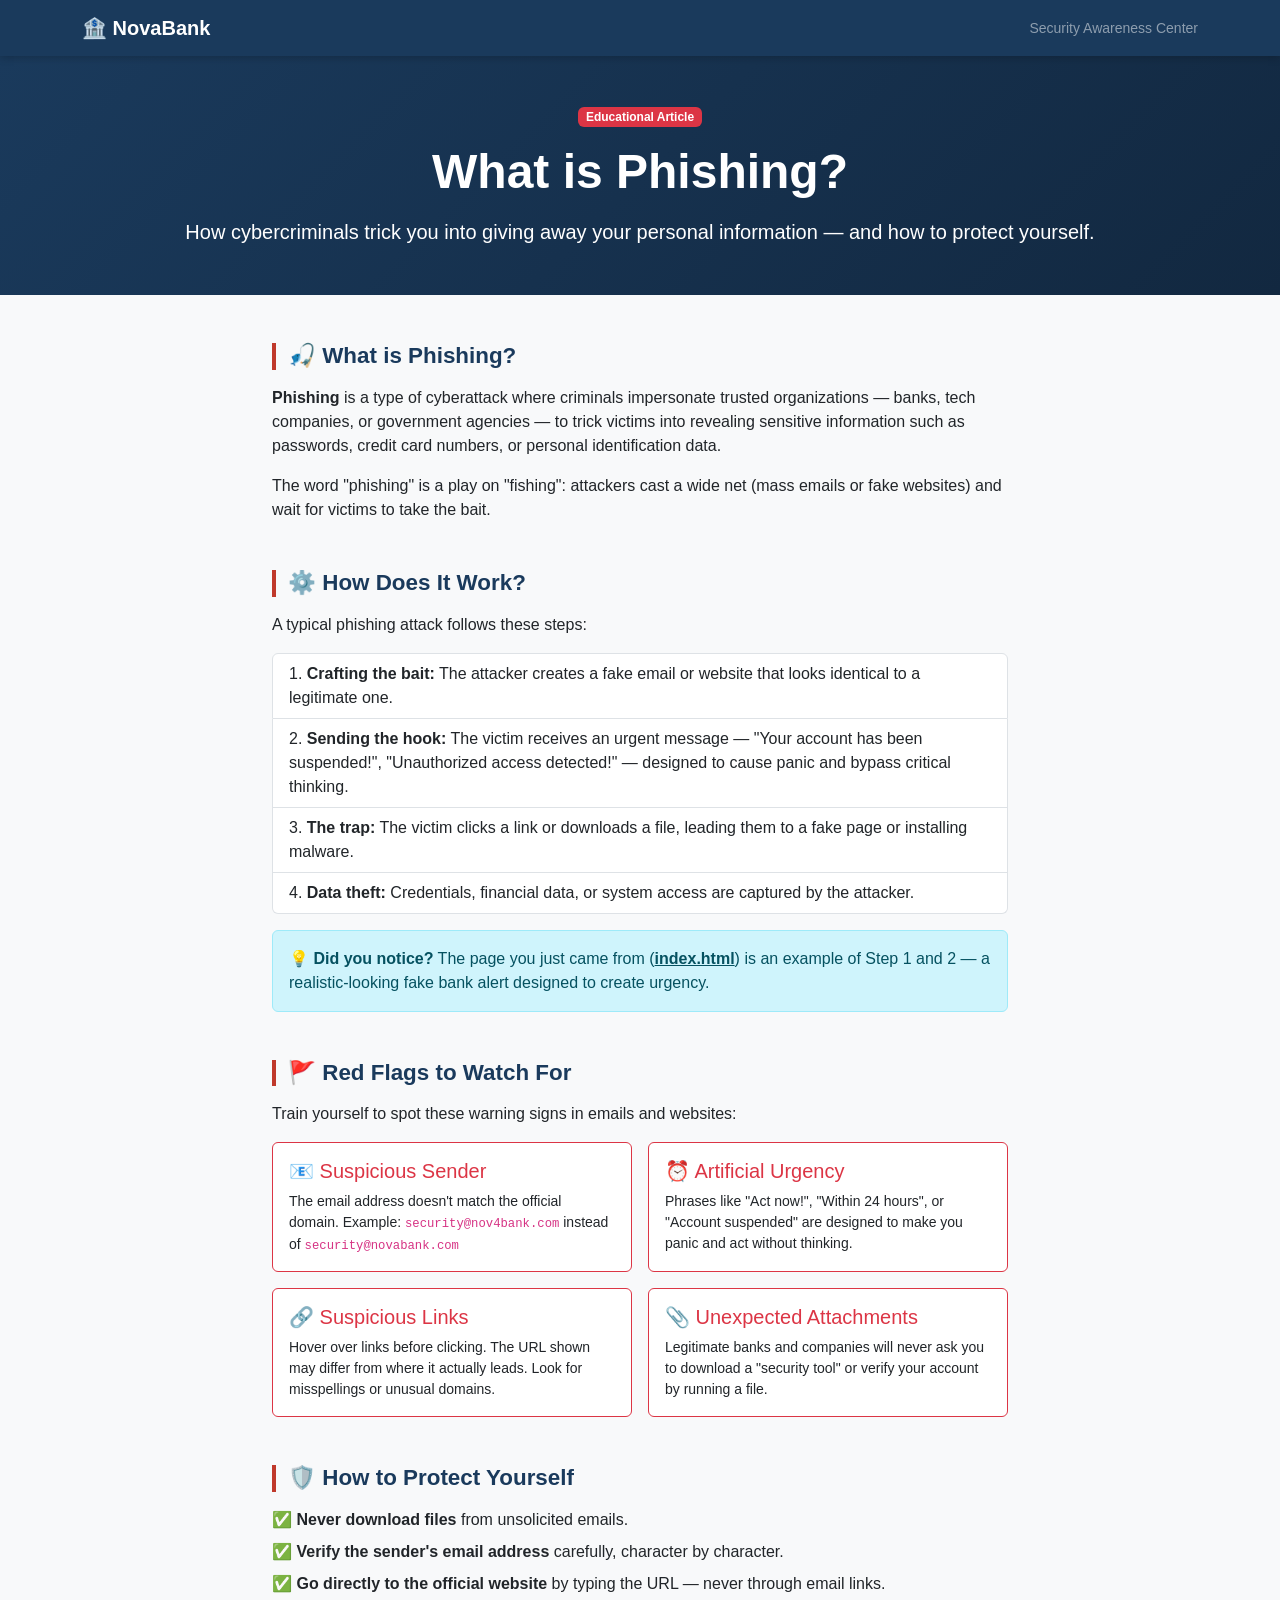
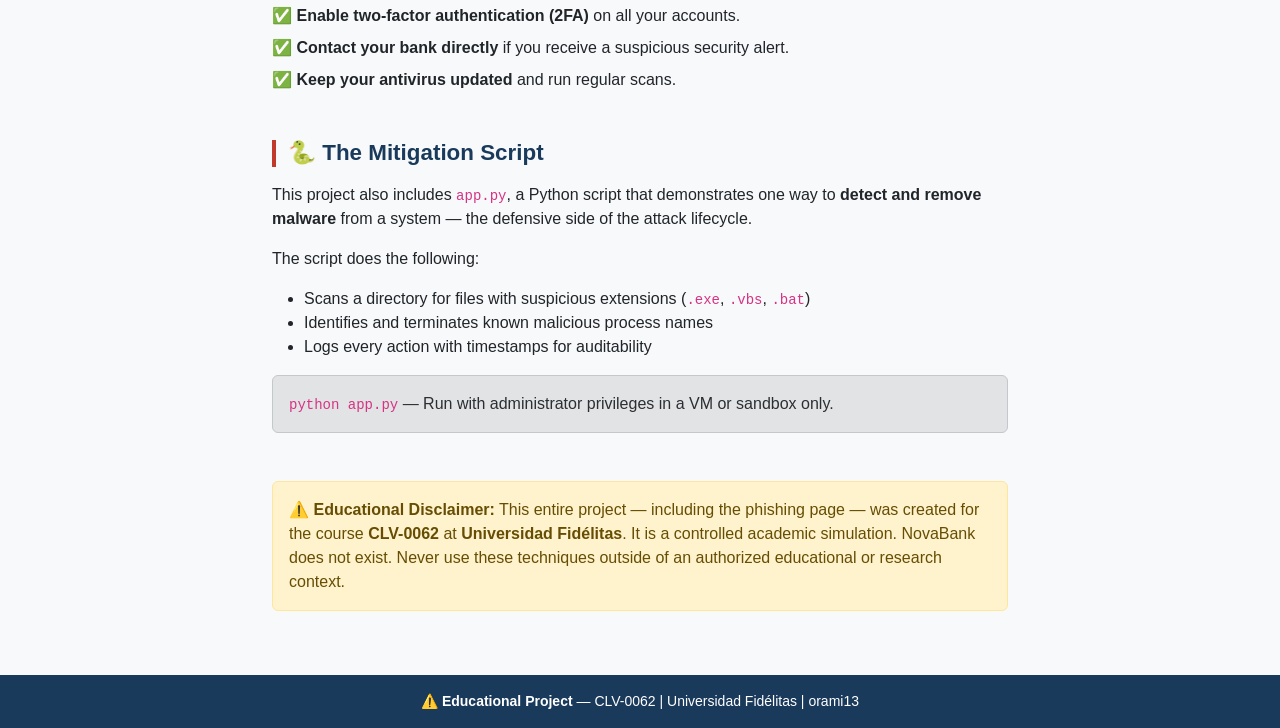
==== blog.html @ 47c92efc "Rename Blog.html to blog.html" ====
<!doctype html>
<!-- Declaración del tipo de documento: indica al navegador que es HTML5 -->

<html lang="en">
  <!-- Etiqueta raíz del documento. lang="en" indica que el contenido está en inglés -->

  <head>
    <!-- Sección de metadatos: configura el documento, no visible para el usuario -->

    <meta charset="UTF-8" />
    <!-- Define la codificación de caracteres UTF-8 -->

    <meta name="viewport" content="width=device-width, initial-scale=1.0" />
    <!-- Hace la página responsiva para cualquier pantalla -->

    <title>NovaBank — What is Phishing?</title>
    <!-- Título en la pestaña del navegador -->

    <!-- Bootstrap 5 CSS desde CDN -->
    <link
      rel="stylesheet"
      href="https://cdn.jsdelivr.net/npm/bootstrap@5.3.3/dist/css/bootstrap.min.css"
    />

    <!-- Hoja de estilos propia — cargada después de Bootstrap para tener prioridad -->
    <link rel="stylesheet" href="css/style.css" />
  </head>

  <body>
    <!-- Cuerpo del documento: todo lo visible para el usuario -->

    <!-- ================================================
       NAVBAR — Barra de navegación superior
       La misma que en index.html para mantener coherencia visual
       ================================================ -->
    <nav class="navbar navbar-dark novabank-navbar">
      <!-- navbar-dark = íconos y texto claro para fondos oscuros -->
      <!-- novabank-navbar = clase propia con el color del banco ficticio -->

      <div class="container">
        <!-- container = centra y limita el ancho del contenido -->

        <a class="navbar-brand fw-bold" href="index.html">
          <!-- navbar-brand = estilo Bootstrap para el logo -->
          <!-- href="index.html" = enlace que regresa a la página de phishing -->
          🏦 NovaBank
        </a>

        <span class="navbar-text text-white-50 small">
          <!-- navbar-text = texto alineado en el navbar -->
          <!-- text-white-50 = blanco al 50% de opacidad -->
          Security Awareness Center
        </span>
      </div>
      <!-- Fin del container -->
    </nav>
    <!-- Fin del navbar -->

    <!-- ================================================
       HEADER — Encabezado de la página del blog
       Sección visual grande que introduce el artículo
       ================================================ -->
    <header class="blog-hero text-white text-center py-5">
      <!-- blog-hero = clase propia para el encabezado grande del blog -->
      <!-- text-white = texto blanco -->
      <!-- text-center = texto centrado -->
      <!-- py-5 = padding vertical muy grande -->

      <div class="container">
        <span class="badge bg-danger mb-3">Educational Article</span>
        <!-- badge = componente Bootstrap para etiquetas pequeñas redondeadas -->
        <!-- bg-danger = fondo rojo -->
        <!-- mb-3 = margin-bottom mediano -->

        <h1 class="display-5 fw-bold">What is Phishing?</h1>
        <!-- display-5 = tamaño de fuente grande de Bootstrap (estilo "display") -->
        <!-- fw-bold = texto en negrita -->

        <p class="lead mt-3 mb-0">
          <!-- lead = clase Bootstrap para párrafos introductorios más grandes -->
          <!-- mt-3 = margin-top mediano | mb-0 = sin margin-bottom -->
          How cybercriminals trick you into giving away your personal
          information — and how to protect yourself.
        </p>
      </div>
      <!-- Fin del container del header -->
    </header>
    <!-- Fin del header -->

    <!-- ================================================
       MAIN — Contenido principal: el artículo educativo
       ================================================ -->
    <main class="container my-5">
      <!-- container = centra y limita el ancho -->
      <!-- my-5 = margin vertical grande -->

      <div class="row justify-content-center">
        <!-- row = fila del sistema de grilla Bootstrap -->
        <!-- justify-content-center = centra las columnas horizontalmente -->

        <div class="col-12 col-md-10 col-lg-8">
          <!-- Sistema responsivo:
             col-12 = 100% en pantallas pequeñas
             col-md-10 = 83% en pantallas medianas
             col-lg-8 = 66% en pantallas grandes (formato artículo) -->

          <!-- ---- SECCIÓN 1: Definición ---- -->
          <section class="mb-5">
            <!-- section = etiqueta semántica HTML5 para secciones de contenido -->
            <!-- mb-5 = margin-bottom grande para separar secciones -->

            <h2 class="blog-section-title">🎣 What is Phishing?</h2>
            <!-- blog-section-title = clase propia definida en style.css -->

            <p>
              <strong>Phishing</strong> is a type of cyberattack where criminals
              impersonate trusted organizations — banks, tech companies, or
              government agencies — to trick victims into revealing sensitive
              information such as passwords, credit card numbers, or personal
              identification data.
            </p>

            <p>
              The word "phishing" is a play on "fishing": attackers cast a wide
              net (mass emails or fake websites) and wait for victims to take
              the bait.
            </p>
          </section>
          <!-- Fin de la sección 1 -->

          <!-- ---- SECCIÓN 2: Cómo funciona ---- -->
          <section class="mb-5">
            <h2 class="blog-section-title">⚙️ How Does It Work?</h2>

            <p>A typical phishing attack follows these steps:</p>

            <!-- Lista numerada con estilos de Bootstrap -->
            <ol class="list-group list-group-numbered mb-3">
              <!-- ol = lista ordenada (numerada) en HTML -->
              <!-- list-group = componente Bootstrap para listas con estilo -->
              <!-- list-group-numbered = variante que añade números automáticamente -->

              <li class="list-group-item">
                <!-- list-group-item = cada elemento de la lista Bootstrap -->
                <strong>Crafting the bait:</strong> The attacker creates a fake
                email or website that looks identical to a legitimate one.
              </li>

              <li class="list-group-item">
                <strong>Sending the hook:</strong> The victim receives an urgent
                message — "Your account has been suspended!", "Unauthorized
                access detected!" — designed to cause panic and bypass critical
                thinking.
              </li>

              <li class="list-group-item">
                <strong>The trap:</strong> The victim clicks a link or downloads
                a file, leading them to a fake page or installing malware.
              </li>

              <li class="list-group-item">
                <strong>Data theft:</strong> Credentials, financial data, or
                system access are captured by the attacker.
              </li>
            </ol>
            <!-- Fin de la lista numerada -->

            <!-- Nota informativa usando el componente alert de Bootstrap -->
            <div class="alert alert-info" role="alert">
              <!-- alert-info = variante azul de la alerta Bootstrap (información) -->
              💡 <strong>Did you notice?</strong> The page you just came from
              (<a href="index.html" class="alert-link">index.html</a>) is an
              example of Step 1 and 2 — a realistic-looking fake bank alert
              designed to create urgency.
              <!-- alert-link = clase Bootstrap para enlaces dentro de alertas -->
            </div>
          </section>
          <!-- Fin de la sección 2 -->

          <!-- ---- SECCIÓN 3: Señales de alerta ---- -->
          <section class="mb-5">
            <h2 class="blog-section-title">🚩 Red Flags to Watch For</h2>

            <p>
              Train yourself to spot these warning signs in emails and websites:
            </p>

            <!-- Grilla de tarjetas con señales de alerta -->
            <div class="row g-3">
              <!-- row = fila Bootstrap -->
              <!-- g-3 = gap (espacio) entre columnas de tamaño mediano -->

              <!-- Tarjeta 1 -->
              <div class="col-12 col-sm-6">
                <!-- col-sm-6 = 50% del ancho en pantallas pequeñas y mayores -->

                <div class="card h-100 border-danger">
                  <!-- h-100 = altura 100% para que todas las tarjetas sean iguales -->
                  <!-- border-danger = borde rojo de Bootstrap -->

                  <div class="card-body">
                    <h5 class="card-title text-danger">📧 Suspicious Sender</h5>
                    <!-- card-title = título de la tarjeta Bootstrap -->
                    <!-- text-danger = texto rojo -->
                    <p class="card-text small">
                      The email address doesn't match the official domain.
                      Example: <code>security@nov4bank.com</code> instead of
                      <code>security@novabank.com</code>
                      <!-- code = etiqueta HTML para mostrar código o texto técnico en monospace -->
                    </p>
                  </div>
                  <!-- Fin del card-body -->
                </div>
                <!-- Fin de la tarjeta -->
              </div>
              <!-- Fin col -->

              <!-- Tarjeta 2 -->
              <div class="col-12 col-sm-6">
                <div class="card h-100 border-danger">
                  <div class="card-body">
                    <h5 class="card-title text-danger">
                      ⏰ Artificial Urgency
                    </h5>
                    <p class="card-text small">
                      Phrases like "Act now!", "Within 24 hours", or "Account
                      suspended" are designed to make you panic and act without
                      thinking.
                    </p>
                  </div>
                </div>
              </div>

              <!-- Tarjeta 3 -->
              <div class="col-12 col-sm-6">
                <div class="card h-100 border-danger">
                  <div class="card-body">
                    <h5 class="card-title text-danger">🔗 Suspicious Links</h5>
                    <p class="card-text small">
                      Hover over links before clicking. The URL shown may differ
                      from where it actually leads. Look for misspellings or
                      unusual domains.
                    </p>
                  </div>
                </div>
              </div>

              <!-- Tarjeta 4 -->
              <div class="col-12 col-sm-6">
                <div class="card h-100 border-danger">
                  <div class="card-body">
                    <h5 class="card-title text-danger">
                      📎 Unexpected Attachments
                    </h5>
                    <p class="card-text small">
                      Legitimate banks and companies will never ask you to
                      download a "security tool" or verify your account by
                      running a file.
                    </p>
                  </div>
                </div>
              </div>
            </div>
            <!-- Fin del row de tarjetas -->
          </section>
          <!-- Fin de la sección 3 -->

          <!-- ---- SECCIÓN 4: Cómo protegerse ---- -->
          <section class="mb-5">
            <h2 class="blog-section-title">🛡️ How to Protect Yourself</h2>

            <!-- Lista no ordenada con íconos Bootstrap -->
            <ul class="list-unstyled">
              <!-- list-unstyled = elimina los puntos y el padding de la lista por defecto -->

              <li class="mb-2">
                ✅ <strong>Never download files</strong> from unsolicited
                emails.
              </li>
              <!-- mb-2 = margin-bottom pequeño entre items -->

              <li class="mb-2">
                ✅ <strong>Verify the sender's email address</strong> carefully,
                character by character.
              </li>

              <li class="mb-2">
                ✅ <strong>Go directly to the official website</strong> by
                typing the URL — never through email links.
              </li>

              <li class="mb-2">
                ✅ <strong>Enable two-factor authentication (2FA)</strong> on
                all your accounts.
              </li>

              <li class="mb-2">
                ✅ <strong>Contact your bank directly</strong> if you receive a
                suspicious security alert.
              </li>

              <li class="mb-2">
                ✅ <strong>Keep your antivirus updated</strong> and run regular
                scans.
              </li>
            </ul>
            <!-- Fin de la lista -->
          </section>
          <!-- Fin de la sección 4 -->

          <!-- ---- SECCIÓN 5: El script de mitigación ---- -->
          <section class="mb-5">
            <h2 class="blog-section-title">🐍 The Mitigation Script</h2>

            <p>
              This project also includes <code>app.py</code>, a Python script
              that demonstrates one way to
              <strong>detect and remove malware</strong> from a system — the
              defensive side of the attack lifecycle.
            </p>

            <p>The script does the following:</p>

            <ul>
              <!-- ul = lista no ordenada (con puntos) -->
              <li>
                Scans a directory for files with suspicious extensions
                (<code>.exe</code>, <code>.vbs</code>, <code>.bat</code>)
              </li>
              <li>Identifies and terminates known malicious process names</li>
              <li>Logs every action with timestamps for auditability</li>
            </ul>

            <!-- Bloque de código de muestra -->
            <div class="alert alert-secondary" role="alert">
              <!-- alert-secondary = variante gris de la alerta Bootstrap -->
              <code>python app.py</code> — Run with administrator privileges in
              a VM or sandbox only.
            </div>
          </section>
          <!-- Fin de la sección 5 -->

          <!-- ---- DISCLAIMER FINAL ---- -->
          <div class="alert alert-warning" role="alert">
            <!-- alert-warning = variante amarilla de la alerta Bootstrap -->
            ⚠️ <strong>Educational Disclaimer:</strong> This entire project —
            including the phishing page — was created for the course
            <strong>CLV-0062</strong> at <strong>Universidad Fidélitas</strong>.
            It is a controlled academic simulation. NovaBank does not exist.
            Never use these techniques outside of an authorized educational or
            research context.
          </div>
        </div>
        <!-- Fin de la columna del artículo -->
      </div>
      <!-- Fin del row -->
    </main>
    <!-- Fin del main -->

    <!-- ================================================
       FOOTER — Pie de página
       ================================================ -->
    <footer class="novabank-footer text-center py-3">
      <!-- novabank-footer = clase propia definida en style.css -->
      <p class="mb-0 small">
        <strong>⚠️ Educational Project</strong> — CLV-0062 | Universidad
        Fidélitas | orami13
      </p>
    </footer>
    <!-- Fin del footer -->

    <!-- ================================================
       SCRIPTS — Al final del body para mejor rendimiento
       ================================================ -->

    <!-- jQuery desde CDN -->
    <script src="https://code.jquery.com/jquery-3.7.1.min.js"></script>

    <!-- Bootstrap 5 JS desde CDN -->
    <script src="https://cdn.jsdelivr.net/npm/bootstrap@5.3.3/dist/js/bootstrap.bundle.min.js"></script>

    <!-- Script propio del proyecto -->
    <script src="js/script.js"></script>
  </body>
  <!-- Fin del body -->
</html>
<!-- Fin del documento HTML -->
---- css/style.css ----
/* ================================================
   style.css — Hoja de estilos compartida
   Proyecto: NovaBank (Simulación educativa de phishing)
   Curso: CLV-0062 | Universidad Fidélitas
   Autor: orami13
   ================================================ */


/* ------------------------------------------------
   VARIABLES GLOBALES
   :root es un pseudo-selector que representa el elemento raíz del documento (html).
   Definir variables aquí las hace disponibles en todo el archivo CSS.
   Para usar una variable: var(--nombre-variable)
   ------------------------------------------------ */
:root {
  --color-novabank: #1a3a5c;       /* Azul oscuro: color principal del banco ficticio */
  --color-novabank-dark: #122840;  /* Azul más oscuro: para hover y acentos */
  --color-danger: #c0392b;         /* Rojo intenso: alertas y elementos de urgencia */
  --color-danger-dark: #992d22;    /* Rojo más oscuro: para hover en elementos rojos */
  --color-text: #212529;           /* Gris casi negro: color principal del texto */
  --color-muted: #6c757d;          /* Gris medio: texto secundario o deshabilitado */
  --color-bg: #f8f9fa;             /* Gris muy claro: color de fondo general */
  --color-white: #ffffff;          /* Blanco puro */
  --font-main: 'Segoe UI', Tahoma, Geneva, Verdana, sans-serif; /* Familia de fuentes principal */
}


/* ------------------------------------------------
   RESET Y BASE GLOBAL
   Aplica estilos fundamentales a todo el documento.
   El selector * afecta a TODOS los elementos HTML.
   ------------------------------------------------ */
*, *::before, *::after {
  /* *::before y *::after = también afecta a pseudo-elementos CSS */
  box-sizing: border-box;
  /* border-box: el padding y border se incluyen dentro del ancho/alto del elemento,
     evitando desbordamientos inesperados */
}

body {
  /* Estilo base del cuerpo de la página */
  font-family: var(--color-text);        /* NOTA: aquí usamos la fuente definida abajo */
  font-family: var(--font-main);         /* Familia de fuentes del proyecto */
  color: var(--color-text);             /* Color de texto por defecto */
  background-color: var(--color-bg);    /* Color de fondo general de la página */
  display: flex;                        /* Activa el modelo de caja flexible (Flexbox) */
  flex-direction: column;               /* Apila los elementos hijos en columna (vertical) */
  min-height: 100vh;                    /* Altura mínima = 100% del viewport (pantalla visible) */
  /* Esto asegura que el footer siempre quede al fondo aunque el contenido sea corto */
}

main {
  flex: 1;
  /* flex: 1 = el main crece para ocupar todo el espacio disponible entre navbar y footer.
     Esto empuja el footer hacia el fondo de la página (sticky footer con flexbox) */
}


/* ------------------------------------------------
   BARRA DE DISCLAIMER (solo en index.html)
   Aviso educativo visible en la parte superior de la página de phishing.
   ------------------------------------------------ */
.disclaimer-bar {
  background-color: #fff3cd;     /* Amarillo claro: color estándar de advertencia */
  color: #856404;                /* Marrón/amarillo oscuro: buen contraste sobre fondo amarillo */
  font-size: 0.85rem;            /* rem = unidad relativa al tamaño de fuente raíz (html).
                                    0.85rem = 85% del tamaño base, texto pequeño */
  border-bottom: 2px solid #ffc107; /* Borde inferior amarillo para delimitar la barra */
  z-index: 100;                  /* z-index: controla el orden de apilamiento.
                                    100 = encima de la mayoría de elementos */
  position: relative;            /* position relative: necesario para que z-index funcione */
}


/* ------------------------------------------------
   NAVBAR — Barra de navegación superior
   Usada en ambas páginas (index.html y blog.html)
   ------------------------------------------------ */
.novabank-navbar {
  background-color: var(--color-novabank); /* Azul oscuro del banco ficticio */
  box-shadow: 0 2px 8px rgba(0, 0, 0, 0.2);
  /* box-shadow: sombra debajo del navbar
     valores: offset-x offset-y blur-radius color
     rgba(0,0,0,0.2) = negro al 20% de opacidad (sombra suave) */
}


/* ------------------------------------------------
   PÁGINA DE PHISHING (index.html)
   Estilos específicos para la tarjeta de alerta falsa
   ------------------------------------------------ */

/* Encabezado rojo de la tarjeta de phishing */
.novabank-header {
  background-color: var(--color-danger); /* Rojo de alerta/urgencia */
}

/* Tarjeta principal del phishing */
.phishing-card {
  border-radius: 12px;           /* Esquinas redondeadas: valor en píxeles */
  overflow: hidden;              /* Oculta cualquier contenido que salga de los bordes redondeados */
}


/* ------------------------------------------------
   BLOG (blog.html)
   Estilos específicos para la página educativa
   ------------------------------------------------ */

/* Encabezado grande del artículo (hero section) */
.blog-hero {
  background-color: var(--color-novabank); /* Mismo azul que el navbar, para coherencia */
  background-image: linear-gradient(
    135deg,
    var(--color-novabank) 0%,
    var(--color-novabank-dark) 100%
  );
  /* linear-gradient: degradado de color
     135deg = ángulo diagonal
     0% = inicio del degradado (azul medio)
     100% = final del degradado (azul más oscuro) */
}

/* Títulos de cada sección del artículo */
.blog-section-title {
  font-size: 1.4rem;              /* 1.4 veces el tamaño de fuente base */
  font-weight: 700;               /* Negrita: 700 = bold en la escala de pesos de fuente */
  color: var(--color-novabank);   /* Azul del banco para los títulos */
  border-left: 4px solid var(--color-danger); /* Línea roja a la izquierda del título */
  padding-left: 0.75rem;          /* Espacio entre la línea y el texto */
  margin-bottom: 1rem;            /* Espacio debajo del título antes del párrafo */
}


/* ------------------------------------------------
   FOOTER — Pie de página compartido
   Usado en ambas páginas
   ------------------------------------------------ */
.novabank-footer {
  background-color: var(--color-novabank); /* Azul oscuro coherente con el navbar */
  color: var(--color-white);               /* Texto blanco sobre fondo oscuro */
  margin-top: auto;
  /* margin-top: auto = empuja el footer al fondo cuando el contenido es corto.
     Funciona junto con display:flex y flex-direction:column del body */
}


/* ------------------------------------------------
   RESPONSIVIDAD
   Media queries: reglas CSS que se aplican solo cuando
   la pantalla cumple ciertas condiciones de tamaño.
   ------------------------------------------------ */

/* Pantallas medianas y grandes (768px o más) */
@media (min-width: 768px) {
  /* @media = regla especial que activa estilos según condiciones del dispositivo */
  /* min-width: 768px = se aplica cuando la pantalla tiene 768 píxeles o más de ancho */

  .blog-hero {
    padding-top: 4rem;     /* Más espacio arriba en pantallas grandes */
    padding-bottom: 4rem;  /* Más espacio abajo en pantallas grandes */
  }
}

/* Pantallas pequeñas (menos de 576px — teléfonos) */
@media (max-width: 575.98px) {
  /* max-width: 575.98px = se aplica cuando la pantalla es más pequeña que 576px */

  .blog-hero h1 {
    font-size: 1.8rem;  /* Título más pequeño en teléfonos para que no desborde */
  }

  .blog-hero .lead {
    font-size: 1rem;    /* Texto introductorio más pequeño en teléfonos */
  }
}
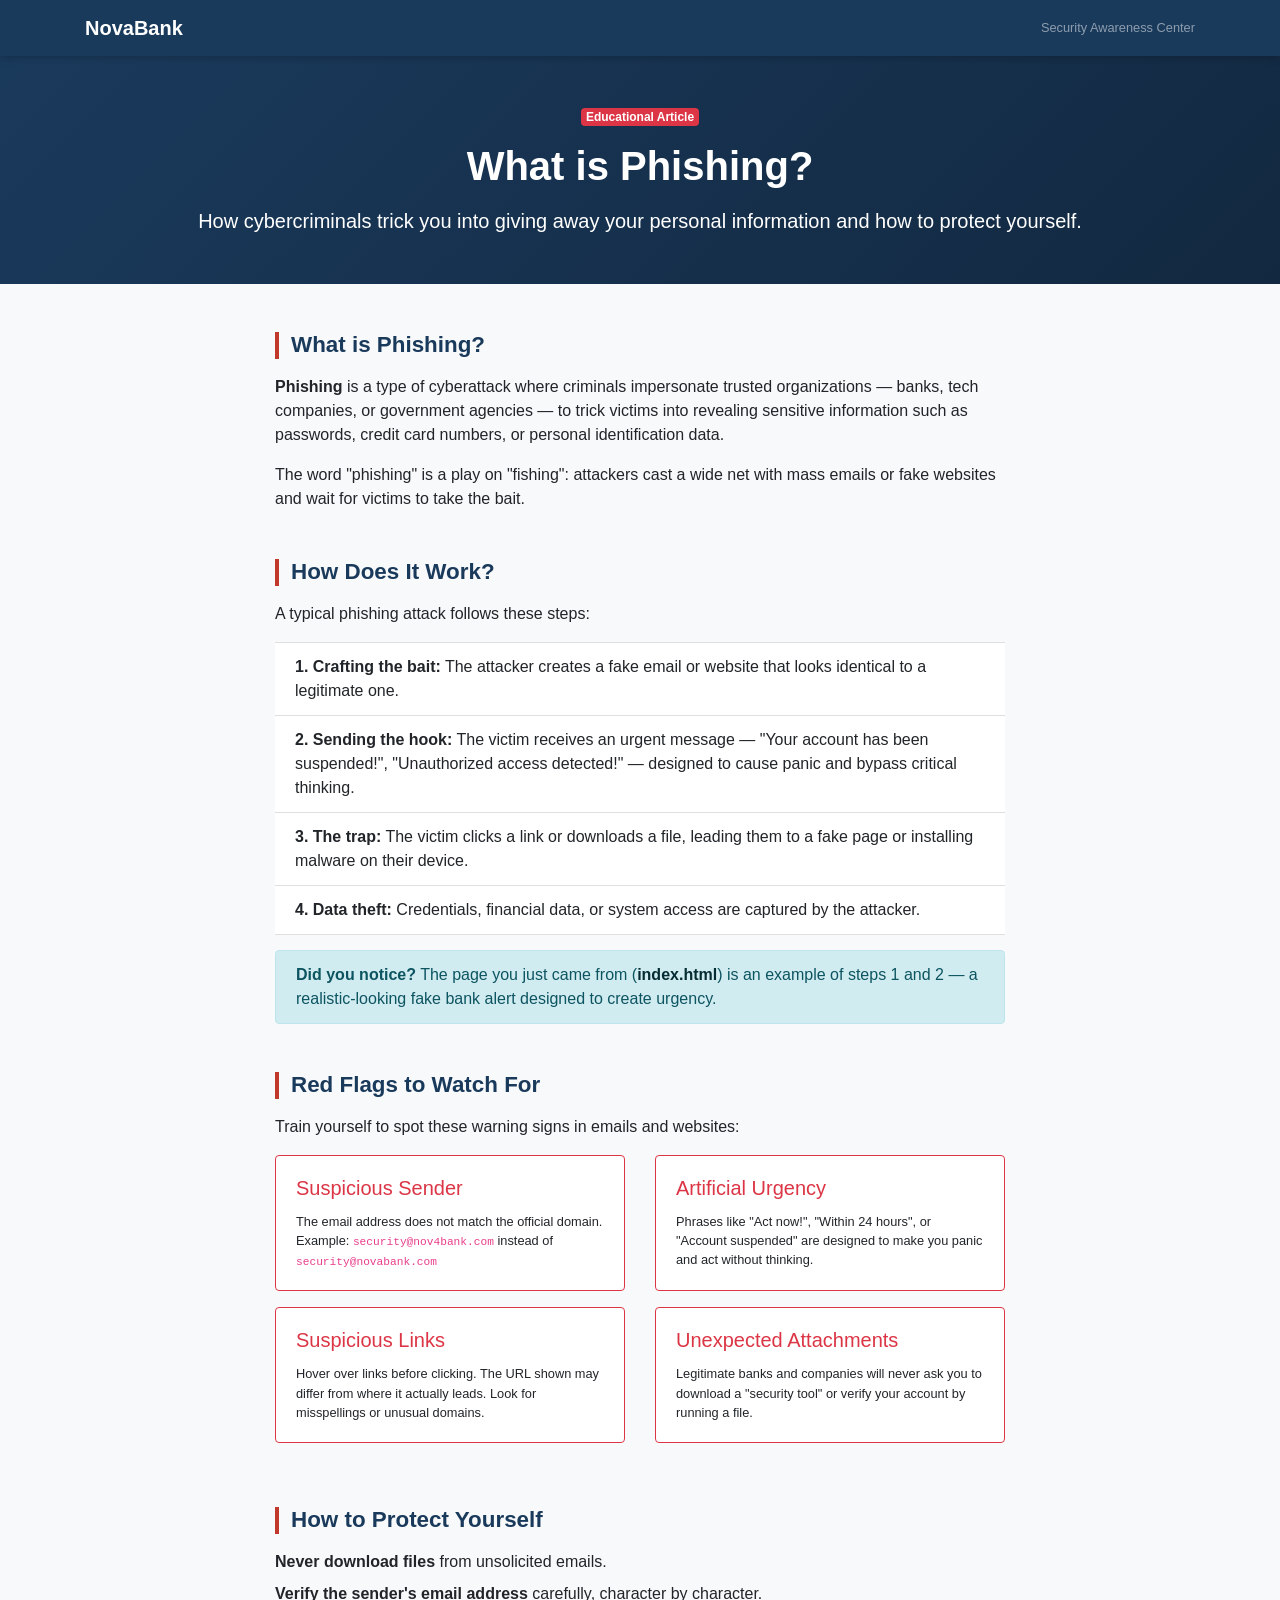
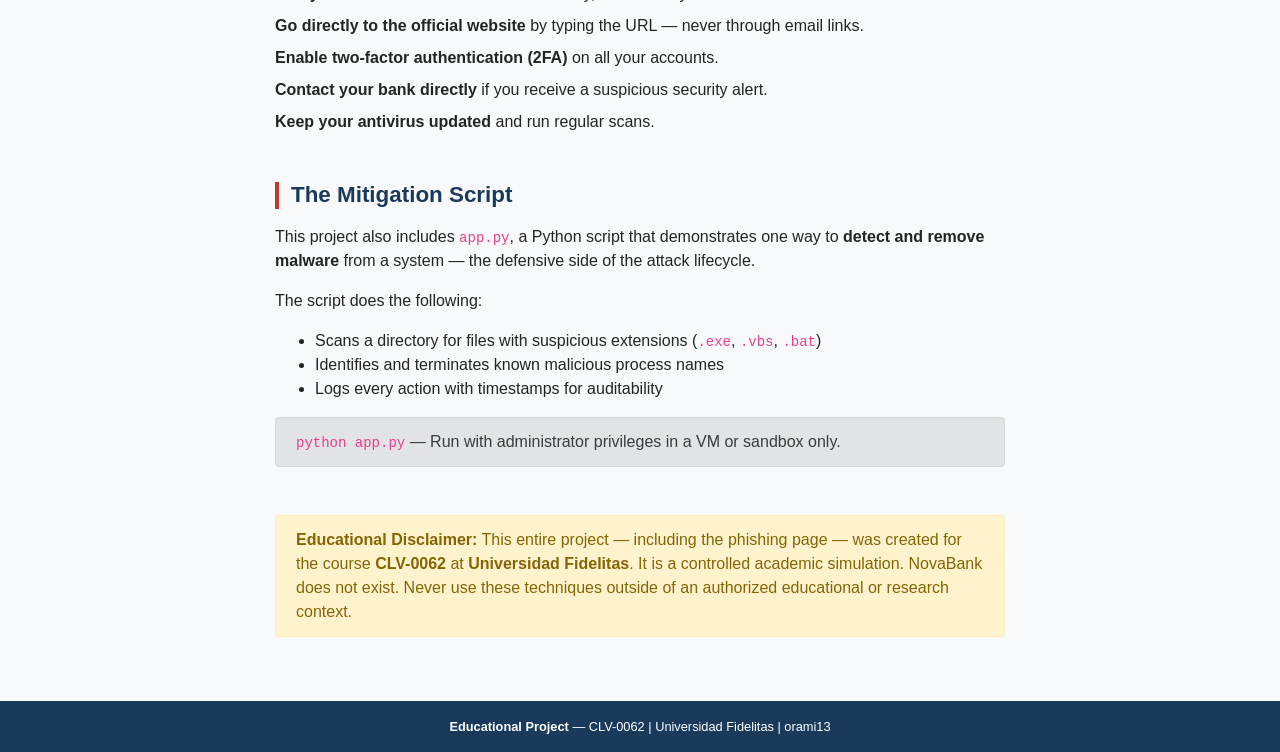
==== commit fb95695c: "Update blog.html" ====
--- a/blog.html
+++ b/blog.html
@@ -1,65 +1,74 @@
 <!doctype html>
-<!-- Declaración del tipo de documento: indica al navegador que es HTML5 -->
+<!-- Declaracion del tipo de documento: indica al navegador que es HTML5 -->
 
 <html lang="en">
-  <!-- Etiqueta raíz del documento. lang="en" indica que el contenido está en inglés -->
+<!-- Etiqueta raiz del documento. lang="en" indica que el contenido esta en ingles -->
 
   <head>
-    <!-- Sección de metadatos: configura el documento, no visible para el usuario -->
+    <!-- Seccion de metadatos: configura el documento, no visible para el usuario -->
 
     <meta charset="UTF-8" />
-    <!-- Define la codificación de caracteres UTF-8 -->
+    <!-- Define la codificacion de caracteres UTF-8 -->
 
     <meta name="viewport" content="width=device-width, initial-scale=1.0" />
-    <!-- Hace la página responsiva para cualquier pantalla -->
-
-    <title>NovaBank — What is Phishing?</title>
-    <!-- Título en la pestaña del navegador -->
-
-    <!-- Bootstrap 5 CSS desde CDN -->
+    <!-- Hace la pagina responsiva para cualquier pantalla -->
+
+    <title>NovaBank - What is Phishing?</title>
+    <!-- Titulo en la pestana del navegador -->
+
+    <!--Bootstrap/css-->
+    <!-- Bootstrap 4 desde CDN con verificacion de integridad -->
     <link
+      href="https://cdn.jsdelivr.net/npm/bootstrap@4.3.1/dist/css/bootstrap.min.css"
       rel="stylesheet"
-      href="https://cdn.jsdelivr.net/npm/bootstrap@5.3.3/dist/css/bootstrap.min.css"
+      integrity="sha384-ggOyR0iXCbMQv3Xipma34MD+dH/1fQ784/j6cY/iJTQUOhcWr7x9JvoRxT2MZw1T"
+      crossorigin="anonymous"
     />
-
-    <!-- Hoja de estilos propia — cargada después de Bootstrap para tener prioridad -->
+    <!-- integrity = hash criptografico que verifica que el archivo no fue alterado -->
+    <!-- crossorigin="anonymous" = permite la verificacion de integridad en recursos externos -->
+
+    <!--css/style.css-->
+    <!-- Hoja de estilos propia, cargada despues de Bootstrap para tener prioridad -->
     <link rel="stylesheet" href="css/style.css" />
+
   </head>
 
   <body>
     <!-- Cuerpo del documento: todo lo visible para el usuario -->
 
     <!-- ================================================
-       NAVBAR — Barra de navegación superior
-       La misma que en index.html para mantener coherencia visual
-       ================================================ -->
+         NAVBAR — Barra de navegacion superior
+         La misma estructura que en index.html para coherencia visual
+         ================================================ -->
     <nav class="navbar navbar-dark novabank-navbar">
-      <!-- navbar-dark = íconos y texto claro para fondos oscuros -->
+      <!-- navbar-dark = iconos y texto claro para fondos oscuros -->
       <!-- novabank-navbar = clase propia con el color del banco ficticio -->
 
       <div class="container">
         <!-- container = centra y limita el ancho del contenido -->
 
-        <a class="navbar-brand fw-bold" href="index.html">
+        <a class="navbar-brand font-weight-bold" href="index.html">
           <!-- navbar-brand = estilo Bootstrap para el logo -->
-          <!-- href="index.html" = enlace que regresa a la página de phishing -->
-          🏦 NovaBank
+          <!-- font-weight-bold = negrita en Bootstrap 4 -->
+          <!-- href="index.html" = enlace que regresa a la pagina de phishing -->
+          NovaBank
         </a>
 
         <span class="navbar-text text-white-50 small">
           <!-- navbar-text = texto alineado en el navbar -->
-          <!-- text-white-50 = blanco al 50% de opacidad -->
           Security Awareness Center
         </span>
+
       </div>
       <!-- Fin del container -->
+
     </nav>
     <!-- Fin del navbar -->
 
     <!-- ================================================
-       HEADER — Encabezado de la página del blog
-       Sección visual grande que introduce el artículo
-       ================================================ -->
+         HEADER — Encabezado de la pagina del blog
+         Seccion visual grande que introduce el articulo
+         ================================================ -->
     <header class="blog-hero text-white text-center py-5">
       <!-- blog-hero = clase propia para el encabezado grande del blog -->
       <!-- text-white = texto blanco -->
@@ -67,29 +76,32 @@
       <!-- py-5 = padding vertical muy grande -->
 
       <div class="container">
-        <span class="badge bg-danger mb-3">Educational Article</span>
-        <!-- badge = componente Bootstrap para etiquetas pequeñas redondeadas -->
-        <!-- bg-danger = fondo rojo -->
+
+        <span class="badge badge-danger mb-3">Educational Article</span>
+        <!-- badge = componente Bootstrap 4 para etiquetas pequenas redondeadas -->
+        <!-- badge-danger = variante roja (Bootstrap 4 usa badge-danger, no bg-danger) -->
         <!-- mb-3 = margin-bottom mediano -->
 
-        <h1 class="display-5 fw-bold">What is Phishing?</h1>
-        <!-- display-5 = tamaño de fuente grande de Bootstrap (estilo "display") -->
-        <!-- fw-bold = texto en negrita -->
+        <h1 class="display-5 font-weight-bold">What is Phishing?</h1>
+        <!-- display-5 = tamano de fuente grande de Bootstrap (estilo "display") -->
+        <!-- font-weight-bold = negrita en Bootstrap 4 -->
 
         <p class="lead mt-3 mb-0">
-          <!-- lead = clase Bootstrap para párrafos introductorios más grandes -->
+          <!-- lead = clase Bootstrap para parrafos introductorios mas grandes -->
           <!-- mt-3 = margin-top mediano | mb-0 = sin margin-bottom -->
-          How cybercriminals trick you into giving away your personal
-          information — and how to protect yourself.
+          How cybercriminals trick you into giving away your personal information
+          and how to protect yourself.
         </p>
+
       </div>
       <!-- Fin del container del header -->
+
     </header>
     <!-- Fin del header -->
 
     <!-- ================================================
-       MAIN — Contenido principal: el artículo educativo
-       ================================================ -->
+         MAIN — Contenido principal: el articulo educativo
+         ================================================ -->
     <main class="container my-5">
       <!-- container = centra y limita el ancho -->
       <!-- my-5 = margin vertical grande -->
@@ -100,288 +112,286 @@
 
         <div class="col-12 col-md-10 col-lg-8">
           <!-- Sistema responsivo:
-             col-12 = 100% en pantallas pequeñas
-             col-md-10 = 83% en pantallas medianas
-             col-lg-8 = 66% en pantallas grandes (formato artículo) -->
-
-          <!-- ---- SECCIÓN 1: Definición ---- -->
-          <section class="mb-5">
-            <!-- section = etiqueta semántica HTML5 para secciones de contenido -->
+               col-12 = 100% en pantallas pequenas
+               col-md-10 = 83% en pantallas medianas
+               col-lg-8 = 66% en pantallas grandes (formato articulo) -->
+
+          <!-- SECCION 1: Definicion -->
+          <section class="mb-5">
+            <!-- section = etiqueta semantica HTML5 para secciones de contenido -->
             <!-- mb-5 = margin-bottom grande para separar secciones -->
 
-            <h2 class="blog-section-title">🎣 What is Phishing?</h2>
+            <h2 class="blog-section-title">What is Phishing?</h2>
             <!-- blog-section-title = clase propia definida en style.css -->
 
             <p>
               <strong>Phishing</strong> is a type of cyberattack where criminals
-              impersonate trusted organizations — banks, tech companies, or
-              government agencies — to trick victims into revealing sensitive
-              information such as passwords, credit card numbers, or personal
-              identification data.
+              impersonate trusted organizations — banks, tech companies, or government
+              agencies — to trick victims into revealing sensitive information such as
+              passwords, credit card numbers, or personal identification data.
             </p>
 
             <p>
-              The word "phishing" is a play on "fishing": attackers cast a wide
-              net (mass emails or fake websites) and wait for victims to take
-              the bait.
+              The word "phishing" is a play on "fishing": attackers cast a wide net
+              with mass emails or fake websites and wait for victims to take the bait.
             </p>
-          </section>
-          <!-- Fin de la sección 1 -->
-
-          <!-- ---- SECCIÓN 2: Cómo funciona ---- -->
-          <section class="mb-5">
-            <h2 class="blog-section-title">⚙️ How Does It Work?</h2>
+
+          </section>
+          <!-- Fin de la seccion 1 -->
+
+          <!-- SECCION 2: Como funciona -->
+          <section class="mb-5">
+
+            <h2 class="blog-section-title">How Does It Work?</h2>
 
             <p>A typical phishing attack follows these steps:</p>
 
-            <!-- Lista numerada con estilos de Bootstrap -->
-            <ol class="list-group list-group-numbered mb-3">
+            <!-- Lista numerada con estilos de Bootstrap 4 -->
+            <ol class="list-group list-group-flush mb-3">
               <!-- ol = lista ordenada (numerada) en HTML -->
               <!-- list-group = componente Bootstrap para listas con estilo -->
-              <!-- list-group-numbered = variante que añade números automáticamente -->
+              <!-- list-group-flush = variante sin bordes externos (Bootstrap 4) -->
 
               <li class="list-group-item">
                 <!-- list-group-item = cada elemento de la lista Bootstrap -->
-                <strong>Crafting the bait:</strong> The attacker creates a fake
-                email or website that looks identical to a legitimate one.
+                <strong>1. Crafting the bait:</strong> The attacker creates a fake email
+                or website that looks identical to a legitimate one.
               </li>
 
               <li class="list-group-item">
-                <strong>Sending the hook:</strong> The victim receives an urgent
-                message — "Your account has been suspended!", "Unauthorized
-                access detected!" — designed to cause panic and bypass critical
-                thinking.
+                <strong>2. Sending the hook:</strong> The victim receives an urgent message
+                — "Your account has been suspended!", "Unauthorized access detected!" —
+                designed to cause panic and bypass critical thinking.
               </li>
 
               <li class="list-group-item">
-                <strong>The trap:</strong> The victim clicks a link or downloads
-                a file, leading them to a fake page or installing malware.
+                <strong>3. The trap:</strong> The victim clicks a link or downloads a file,
+                leading them to a fake page or installing malware on their device.
               </li>
 
               <li class="list-group-item">
-                <strong>Data theft:</strong> Credentials, financial data, or
-                system access are captured by the attacker.
+                <strong>4. Data theft:</strong> Credentials, financial data, or system
+                access are captured by the attacker.
               </li>
+
             </ol>
             <!-- Fin de la lista numerada -->
 
             <!-- Nota informativa usando el componente alert de Bootstrap -->
             <div class="alert alert-info" role="alert">
-              <!-- alert-info = variante azul de la alerta Bootstrap (información) -->
-              💡 <strong>Did you notice?</strong> The page you just came from
-              (<a href="index.html" class="alert-link">index.html</a>) is an
-              example of Step 1 and 2 — a realistic-looking fake bank alert
-              designed to create urgency.
+              <!-- alert-info = variante azul de la alerta Bootstrap (informacion) -->
+              <strong>Did you notice?</strong> The page you just came from
+              (<a href="index.html" class="alert-link">index.html</a>) is an example
+              of steps 1 and 2 — a realistic-looking fake bank alert designed to create urgency.
               <!-- alert-link = clase Bootstrap para enlaces dentro de alertas -->
             </div>
-          </section>
-          <!-- Fin de la sección 2 -->
-
-          <!-- ---- SECCIÓN 3: Señales de alerta ---- -->
-          <section class="mb-5">
-            <h2 class="blog-section-title">🚩 Red Flags to Watch For</h2>
-
-            <p>
-              Train yourself to spot these warning signs in emails and websites:
-            </p>
-
-            <!-- Grilla de tarjetas con señales de alerta -->
-            <div class="row g-3">
+
+          </section>
+          <!-- Fin de la seccion 2 -->
+
+          <!-- SECCION 3: Senales de alerta -->
+          <section class="mb-5">
+
+            <h2 class="blog-section-title">Red Flags to Watch For</h2>
+
+            <p>Train yourself to spot these warning signs in emails and websites:</p>
+
+            <!-- Grilla de tarjetas con senales de alerta -->
+            <div class="row">
               <!-- row = fila Bootstrap -->
-              <!-- g-3 = gap (espacio) entre columnas de tamaño mediano -->
 
               <!-- Tarjeta 1 -->
-              <div class="col-12 col-sm-6">
-                <!-- col-sm-6 = 50% del ancho en pantallas pequeñas y mayores -->
+              <div class="col-12 col-sm-6 mb-3">
+                <!-- col-sm-6 = 50% del ancho en pantallas pequenas y mayores -->
+                <!-- mb-3 = margen inferior para separar las tarjetas -->
 
                 <div class="card h-100 border-danger">
                   <!-- h-100 = altura 100% para que todas las tarjetas sean iguales -->
                   <!-- border-danger = borde rojo de Bootstrap -->
 
                   <div class="card-body">
-                    <h5 class="card-title text-danger">📧 Suspicious Sender</h5>
-                    <!-- card-title = título de la tarjeta Bootstrap -->
+                    <h5 class="card-title text-danger">Suspicious Sender</h5>
+                    <!-- card-title = titulo de la tarjeta Bootstrap -->
                     <!-- text-danger = texto rojo -->
                     <p class="card-text small">
-                      The email address doesn't match the official domain.
+                      The email address does not match the official domain.
                       Example: <code>security@nov4bank.com</code> instead of
                       <code>security@novabank.com</code>
-                      <!-- code = etiqueta HTML para mostrar código o texto técnico en monospace -->
+                      <!-- code = etiqueta HTML para mostrar codigo o texto tecnico en monospace -->
                     </p>
                   </div>
                   <!-- Fin del card-body -->
+
                 </div>
                 <!-- Fin de la tarjeta -->
+
               </div>
               <!-- Fin col -->
 
               <!-- Tarjeta 2 -->
-              <div class="col-12 col-sm-6">
+              <div class="col-12 col-sm-6 mb-3">
                 <div class="card h-100 border-danger">
                   <div class="card-body">
-                    <h5 class="card-title text-danger">
-                      ⏰ Artificial Urgency
-                    </h5>
+                    <h5 class="card-title text-danger">Artificial Urgency</h5>
                     <p class="card-text small">
-                      Phrases like "Act now!", "Within 24 hours", or "Account
-                      suspended" are designed to make you panic and act without
-                      thinking.
+                      Phrases like "Act now!", "Within 24 hours", or "Account suspended"
+                      are designed to make you panic and act without thinking.
                     </p>
                   </div>
                 </div>
               </div>
 
               <!-- Tarjeta 3 -->
-              <div class="col-12 col-sm-6">
+              <div class="col-12 col-sm-6 mb-3">
                 <div class="card h-100 border-danger">
                   <div class="card-body">
-                    <h5 class="card-title text-danger">🔗 Suspicious Links</h5>
+                    <h5 class="card-title text-danger">Suspicious Links</h5>
                     <p class="card-text small">
-                      Hover over links before clicking. The URL shown may differ
-                      from where it actually leads. Look for misspellings or
-                      unusual domains.
+                      Hover over links before clicking. The URL shown may differ from
+                      where it actually leads. Look for misspellings or unusual domains.
                     </p>
                   </div>
                 </div>
               </div>
 
               <!-- Tarjeta 4 -->
-              <div class="col-12 col-sm-6">
+              <div class="col-12 col-sm-6 mb-3">
                 <div class="card h-100 border-danger">
                   <div class="card-body">
-                    <h5 class="card-title text-danger">
-                      📎 Unexpected Attachments
-                    </h5>
+                    <h5 class="card-title text-danger">Unexpected Attachments</h5>
                     <p class="card-text small">
-                      Legitimate banks and companies will never ask you to
-                      download a "security tool" or verify your account by
-                      running a file.
+                      Legitimate banks and companies will never ask you to download
+                      a "security tool" or verify your account by running a file.
                     </p>
                   </div>
                 </div>
               </div>
+
             </div>
             <!-- Fin del row de tarjetas -->
-          </section>
-          <!-- Fin de la sección 3 -->
-
-          <!-- ---- SECCIÓN 4: Cómo protegerse ---- -->
-          <section class="mb-5">
-            <h2 class="blog-section-title">🛡️ How to Protect Yourself</h2>
-
-            <!-- Lista no ordenada con íconos Bootstrap -->
+
+          </section>
+          <!-- Fin de la seccion 3 -->
+
+          <!-- SECCION 4: Como protegerse -->
+          <section class="mb-5">
+
+            <h2 class="blog-section-title">How to Protect Yourself</h2>
+
+            <!-- Lista sin estilos de puntos -->
             <ul class="list-unstyled">
               <!-- list-unstyled = elimina los puntos y el padding de la lista por defecto -->
 
-              <li class="mb-2">
-                ✅ <strong>Never download files</strong> from unsolicited
-                emails.
-              </li>
-              <!-- mb-2 = margin-bottom pequeño entre items -->
-
-              <li class="mb-2">
-                ✅ <strong>Verify the sender's email address</strong> carefully,
-                character by character.
-              </li>
-
-              <li class="mb-2">
-                ✅ <strong>Go directly to the official website</strong> by
-                typing the URL — never through email links.
-              </li>
-
-              <li class="mb-2">
-                ✅ <strong>Enable two-factor authentication (2FA)</strong> on
-                all your accounts.
-              </li>
-
-              <li class="mb-2">
-                ✅ <strong>Contact your bank directly</strong> if you receive a
-                suspicious security alert.
-              </li>
-
-              <li class="mb-2">
-                ✅ <strong>Keep your antivirus updated</strong> and run regular
-                scans.
-              </li>
+              <li class="mb-2"><strong>Never download files</strong> from unsolicited emails.</li>
+              <!-- mb-2 = margin-bottom pequeno entre items -->
+
+              <li class="mb-2"><strong>Verify the sender's email address</strong> carefully, character by character.</li>
+
+              <li class="mb-2"><strong>Go directly to the official website</strong> by typing the URL — never through email links.</li>
+
+              <li class="mb-2"><strong>Enable two-factor authentication (2FA)</strong> on all your accounts.</li>
+
+              <li class="mb-2"><strong>Contact your bank directly</strong> if you receive a suspicious security alert.</li>
+
+              <li class="mb-2"><strong>Keep your antivirus updated</strong> and run regular scans.</li>
+
             </ul>
             <!-- Fin de la lista -->
-          </section>
-          <!-- Fin de la sección 4 -->
-
-          <!-- ---- SECCIÓN 5: El script de mitigación ---- -->
-          <section class="mb-5">
-            <h2 class="blog-section-title">🐍 The Mitigation Script</h2>
+
+          </section>
+          <!-- Fin de la seccion 4 -->
+
+          <!-- SECCION 5: El script de mitigacion -->
+          <section class="mb-5">
+
+            <h2 class="blog-section-title">The Mitigation Script</h2>
 
             <p>
-              This project also includes <code>app.py</code>, a Python script
-              that demonstrates one way to
-              <strong>detect and remove malware</strong> from a system — the
-              defensive side of the attack lifecycle.
+              This project also includes <code>app.py</code>, a Python script that
+              demonstrates one way to <strong>detect and remove malware</strong> from
+              a system — the defensive side of the attack lifecycle.
             </p>
 
             <p>The script does the following:</p>
 
             <ul>
               <!-- ul = lista no ordenada (con puntos) -->
-              <li>
-                Scans a directory for files with suspicious extensions
-                (<code>.exe</code>, <code>.vbs</code>, <code>.bat</code>)
-              </li>
+              <li>Scans a directory for files with suspicious extensions (<code>.exe</code>, <code>.vbs</code>, <code>.bat</code>)</li>
               <li>Identifies and terminates known malicious process names</li>
               <li>Logs every action with timestamps for auditability</li>
             </ul>
 
-            <!-- Bloque de código de muestra -->
+            <!-- Bloque de instruccion de ejecucion -->
             <div class="alert alert-secondary" role="alert">
               <!-- alert-secondary = variante gris de la alerta Bootstrap -->
-              <code>python app.py</code> — Run with administrator privileges in
-              a VM or sandbox only.
+              <code>python app.py</code> — Run with administrator privileges in a VM or sandbox only.
             </div>
-          </section>
-          <!-- Fin de la sección 5 -->
-
-          <!-- ---- DISCLAIMER FINAL ---- -->
+
+          </section>
+          <!-- Fin de la seccion 5 -->
+
+          <!-- DISCLAIMER FINAL -->
           <div class="alert alert-warning" role="alert">
             <!-- alert-warning = variante amarilla de la alerta Bootstrap -->
-            ⚠️ <strong>Educational Disclaimer:</strong> This entire project —
+            <strong>Educational Disclaimer:</strong> This entire project —
             including the phishing page — was created for the course
-            <strong>CLV-0062</strong> at <strong>Universidad Fidélitas</strong>.
+            <strong>CLV-0062</strong> at <strong>Universidad Fidelitas</strong>.
             It is a controlled academic simulation. NovaBank does not exist.
-            Never use these techniques outside of an authorized educational or
-            research context.
+            Never use these techniques outside of an authorized educational or research context.
           </div>
+
         </div>
-        <!-- Fin de la columna del artículo -->
+        <!-- Fin de la columna del articulo -->
+
       </div>
       <!-- Fin del row -->
+
     </main>
     <!-- Fin del main -->
 
     <!-- ================================================
-       FOOTER — Pie de página
-       ================================================ -->
+         FOOTER — Pie de pagina
+         ================================================ -->
     <footer class="novabank-footer text-center py-3">
       <!-- novabank-footer = clase propia definida en style.css -->
       <p class="mb-0 small">
-        <strong>⚠️ Educational Project</strong> — CLV-0062 | Universidad
-        Fidélitas | orami13
+        <strong>Educational Project</strong> — CLV-0062 | Universidad Fidelitas | orami13
       </p>
     </footer>
     <!-- Fin del footer -->
 
-    <!-- ================================================
-       SCRIPTS — Al final del body para mejor rendimiento
-       ================================================ -->
-
-    <!-- jQuery desde CDN -->
-    <script src="https://code.jquery.com/jquery-3.7.1.min.js"></script>
-
-    <!-- Bootstrap 5 JS desde CDN -->
-    <script src="https://cdn.jsdelivr.net/npm/bootstrap@5.3.3/dist/js/bootstrap.bundle.min.js"></script>
-
-    <!-- Script propio del proyecto -->
-    <script src="js/script.js"></script>
+    <!-- Scripts -->
+    <!-- Se cargan al final del body para mejor rendimiento -->
+
+    <!--jQuery-->
+    <script
+      src="https://code.jquery.com/jquery-3.7.1.js"
+      integrity="sha256-eKhayi8LEQwp4NKxN+CfCh+3qOVUtJn3QNZ0TciWLP4="
+      crossorigin="anonymous"
+    ></script>
+
+    <!--Bootstrap/popper-->
+    <!-- Popper.js es requerido por Bootstrap 4 para componentes como dropdowns y modals -->
+    <script
+      src="https://cdn.jsdelivr.net/npm/popper.js@1.14.7/dist/umd/popper.min.js"
+      integrity="sha384-UO2eT0CpHqdSJQ6hJty5KVphtPhzWj9WO1clHTMGa3JDZwrnQq4sF86dIHNDz0W1"
+      crossorigin="anonymous"
+    ></script>
+
+    <!--Bootstrap/js-->
+    <!-- Bootstrap JS debe cargarse despues de jQuery y Popper -->
+    <script
+      src="https://cdn.jsdelivr.net/npm/bootstrap@4.3.1/dist/js/bootstrap.min.js"
+      integrity="sha384-JjSmVgyd0p3pXB1rRibZUAYoIIy6OrQ6VrjIEaFf/nJGzIxFDsf4x0xIM+B07jRM"
+      crossorigin="anonymous"
+    ></script>
+
+    <!-- js/script.js -->
+    <!-- Script propio del proyecto — se carga al ultimo para que jQuery ya este disponible -->
+    <script src="js/script.js" type="text/javascript"></script>
+
   </body>
   <!-- Fin del body -->
+
 </html>
 <!-- Fin del documento HTML -->
--- a/css/style.css
+++ b/css/style.css
@@ -1,26 +1,26 @@
 /* ================================================
    style.css — Hoja de estilos compartida
-   Proyecto: NovaBank (Simulación educativa de phishing)
-   Curso: CLV-0062 | Universidad Fidélitas
+   Proyecto: NovaBank (Simulacion educativa de phishing)
+   Curso: CLV-0062 | Universidad Fidelitas
    Autor: orami13
    ================================================ */
 
 
 /* ------------------------------------------------
    VARIABLES GLOBALES
-   :root es un pseudo-selector que representa el elemento raíz del documento (html).
-   Definir variables aquí las hace disponibles en todo el archivo CSS.
+   :root es un pseudo-selector que representa el elemento raiz del documento (html).
+   Definir variables aqui las hace disponibles en todo el archivo CSS.
    Para usar una variable: var(--nombre-variable)
    ------------------------------------------------ */
 :root {
-  --color-novabank: #1a3a5c;       /* Azul oscuro: color principal del banco ficticio */
-  --color-novabank-dark: #122840;  /* Azul más oscuro: para hover y acentos */
-  --color-danger: #c0392b;         /* Rojo intenso: alertas y elementos de urgencia */
-  --color-danger-dark: #992d22;    /* Rojo más oscuro: para hover en elementos rojos */
-  --color-text: #212529;           /* Gris casi negro: color principal del texto */
-  --color-muted: #6c757d;          /* Gris medio: texto secundario o deshabilitado */
-  --color-bg: #f8f9fa;             /* Gris muy claro: color de fondo general */
-  --color-white: #ffffff;          /* Blanco puro */
+  --color-novabank: #1a3a5c;      /* Azul oscuro: color principal del banco ficticio */
+  --color-novabank-dark: #122840; /* Azul mas oscuro: para hover y acentos */
+  --color-danger: #c0392b;        /* Rojo intenso: alertas y elementos de urgencia */
+  --color-danger-dark: #992d22;   /* Rojo mas oscuro: para hover en elementos rojos */
+  --color-text: #212529;          /* Gris casi negro: color principal del texto */
+  --color-muted: #6c757d;         /* Gris medio: texto secundario o deshabilitado */
+  --color-bg: #f8f9fa;            /* Gris muy claro: color de fondo general */
+  --color-white: #ffffff;         /* Blanco puro */
   --font-main: 'Segoe UI', Tahoma, Geneva, Verdana, sans-serif; /* Familia de fuentes principal */
 }
 
@@ -31,50 +31,49 @@
    El selector * afecta a TODOS los elementos HTML.
    ------------------------------------------------ */
 *, *::before, *::after {
-  /* *::before y *::after = también afecta a pseudo-elementos CSS */
+  /* *::before y *::after = tambien afecta a pseudo-elementos CSS */
   box-sizing: border-box;
   /* border-box: el padding y border se incluyen dentro del ancho/alto del elemento,
      evitando desbordamientos inesperados */
 }
 
 body {
-  /* Estilo base del cuerpo de la página */
-  font-family: var(--color-text);        /* NOTA: aquí usamos la fuente definida abajo */
-  font-family: var(--font-main);         /* Familia de fuentes del proyecto */
+  /* Estilo base del cuerpo de la pagina */
+  font-family: var(--font-main);        /* Familia de fuentes del proyecto */
   color: var(--color-text);             /* Color de texto por defecto */
-  background-color: var(--color-bg);    /* Color de fondo general de la página */
+  background-color: var(--color-bg);    /* Color de fondo general de la pagina */
   display: flex;                        /* Activa el modelo de caja flexible (Flexbox) */
   flex-direction: column;               /* Apila los elementos hijos en columna (vertical) */
-  min-height: 100vh;                    /* Altura mínima = 100% del viewport (pantalla visible) */
+  min-height: 100vh;                    /* Altura minima = 100% del viewport (pantalla visible) */
   /* Esto asegura que el footer siempre quede al fondo aunque el contenido sea corto */
 }
 
 main {
   flex: 1;
   /* flex: 1 = el main crece para ocupar todo el espacio disponible entre navbar y footer.
-     Esto empuja el footer hacia el fondo de la página (sticky footer con flexbox) */
+     Esto empuja el footer hacia el fondo de la pagina (sticky footer con flexbox) */
 }
 
 
 /* ------------------------------------------------
    BARRA DE DISCLAIMER (solo en index.html)
-   Aviso educativo visible en la parte superior de la página de phishing.
+   Aviso educativo visible en la parte superior de la pagina de phishing.
    ------------------------------------------------ */
 .disclaimer-bar {
-  background-color: #fff3cd;     /* Amarillo claro: color estándar de advertencia */
-  color: #856404;                /* Marrón/amarillo oscuro: buen contraste sobre fondo amarillo */
-  font-size: 0.85rem;            /* rem = unidad relativa al tamaño de fuente raíz (html).
-                                    0.85rem = 85% del tamaño base, texto pequeño */
+  background-color: #fff3cd;        /* Amarillo claro: color estandar de advertencia */
+  color: #856404;                   /* Marron/amarillo oscuro: buen contraste sobre fondo amarillo */
+  font-size: 0.85rem;               /* rem = unidad relativa al tamano de fuente raiz (html).
+                                       0.85rem = 85% del tamano base, texto pequeno */
   border-bottom: 2px solid #ffc107; /* Borde inferior amarillo para delimitar la barra */
-  z-index: 100;                  /* z-index: controla el orden de apilamiento.
-                                    100 = encima de la mayoría de elementos */
-  position: relative;            /* position relative: necesario para que z-index funcione */
+  z-index: 100;                     /* z-index: controla el orden de apilamiento.
+                                       100 = encima de la mayoria de elementos */
+  position: relative;               /* position relative: necesario para que z-index funcione */
 }
 
 
 /* ------------------------------------------------
-   NAVBAR — Barra de navegación superior
-   Usada en ambas páginas (index.html y blog.html)
+   NAVBAR — Barra de navegacion superior
+   Usada en ambas paginas (index.html y blog.html)
    ------------------------------------------------ */
 .novabank-navbar {
   background-color: var(--color-novabank); /* Azul oscuro del banco ficticio */
@@ -86,8 +85,8 @@
 
 
 /* ------------------------------------------------
-   PÁGINA DE PHISHING (index.html)
-   Estilos específicos para la tarjeta de alerta falsa
+   PAGINA DE PHISHING (index.html)
+   Estilos especificos para la tarjeta de alerta falsa
    ------------------------------------------------ */
 
 /* Encabezado rojo de la tarjeta de phishing */
@@ -97,17 +96,17 @@
 
 /* Tarjeta principal del phishing */
 .phishing-card {
-  border-radius: 12px;           /* Esquinas redondeadas: valor en píxeles */
-  overflow: hidden;              /* Oculta cualquier contenido que salga de los bordes redondeados */
+  border-radius: 12px;  /* Esquinas redondeadas: valor en pixeles */
+  overflow: hidden;     /* Oculta cualquier contenido que salga de los bordes redondeados */
 }
 
 
 /* ------------------------------------------------
    BLOG (blog.html)
-   Estilos específicos para la página educativa
+   Estilos especificos para la pagina educativa
    ------------------------------------------------ */
 
-/* Encabezado grande del artículo (hero section) */
+/* Encabezado grande del articulo (hero section) */
 .blog-hero {
   background-color: var(--color-novabank); /* Mismo azul que el navbar, para coherencia */
   background-image: linear-gradient(
@@ -116,25 +115,25 @@
     var(--color-novabank-dark) 100%
   );
   /* linear-gradient: degradado de color
-     135deg = ángulo diagonal
+     135deg = angulo diagonal
      0% = inicio del degradado (azul medio)
-     100% = final del degradado (azul más oscuro) */
+     100% = final del degradado (azul mas oscuro) */
 }
 
-/* Títulos de cada sección del artículo */
+/* Titulos de cada seccion del articulo */
 .blog-section-title {
-  font-size: 1.4rem;              /* 1.4 veces el tamaño de fuente base */
-  font-weight: 700;               /* Negrita: 700 = bold en la escala de pesos de fuente */
-  color: var(--color-novabank);   /* Azul del banco para los títulos */
-  border-left: 4px solid var(--color-danger); /* Línea roja a la izquierda del título */
-  padding-left: 0.75rem;          /* Espacio entre la línea y el texto */
-  margin-bottom: 1rem;            /* Espacio debajo del título antes del párrafo */
+  font-size: 1.4rem;                          /* 1.4 veces el tamano de fuente base */
+  font-weight: 700;                           /* Negrita: 700 = bold en la escala de pesos de fuente */
+  color: var(--color-novabank);               /* Azul del banco para los titulos */
+  border-left: 4px solid var(--color-danger); /* Linea roja a la izquierda del titulo */
+  padding-left: 0.75rem;                      /* Espacio entre la linea y el texto */
+  margin-bottom: 1rem;                        /* Espacio debajo del titulo antes del parrafo */
 }
 
 
 /* ------------------------------------------------
-   FOOTER — Pie de página compartido
-   Usado en ambas páginas
+   FOOTER — Pie de pagina compartido
+   Usado en ambas paginas
    ------------------------------------------------ */
 .novabank-footer {
   background-color: var(--color-novabank); /* Azul oscuro coherente con el navbar */
@@ -148,29 +147,29 @@
 /* ------------------------------------------------
    RESPONSIVIDAD
    Media queries: reglas CSS que se aplican solo cuando
-   la pantalla cumple ciertas condiciones de tamaño.
+   la pantalla cumple ciertas condiciones de tamano.
    ------------------------------------------------ */
 
-/* Pantallas medianas y grandes (768px o más) */
+/* Pantallas medianas y grandes (768px o mas) */
 @media (min-width: 768px) {
-  /* @media = regla especial que activa estilos según condiciones del dispositivo */
-  /* min-width: 768px = se aplica cuando la pantalla tiene 768 píxeles o más de ancho */
+  /* @media = regla especial que activa estilos segun condiciones del dispositivo */
+  /* min-width: 768px = se aplica cuando la pantalla tiene 768 pixeles o mas de ancho */
 
   .blog-hero {
-    padding-top: 4rem;     /* Más espacio arriba en pantallas grandes */
-    padding-bottom: 4rem;  /* Más espacio abajo en pantallas grandes */
+    padding-top: 4rem;    /* Mas espacio arriba en pantallas grandes */
+    padding-bottom: 4rem; /* Mas espacio abajo en pantallas grandes */
   }
 }
 
-/* Pantallas pequeñas (menos de 576px — teléfonos) */
+/* Pantallas pequenas (menos de 576px — telefonos) */
 @media (max-width: 575.98px) {
-  /* max-width: 575.98px = se aplica cuando la pantalla es más pequeña que 576px */
+  /* max-width: 575.98px = se aplica cuando la pantalla es mas pequena que 576px */
 
   .blog-hero h1 {
-    font-size: 1.8rem;  /* Título más pequeño en teléfonos para que no desborde */
+    font-size: 1.8rem; /* Titulo mas pequeno en telefonos para que no desborde */
   }
 
   .blog-hero .lead {
-    font-size: 1rem;    /* Texto introductorio más pequeño en teléfonos */
+    font-size: 1rem; /* Texto introductorio mas pequeno en telefonos */
   }
-}+}
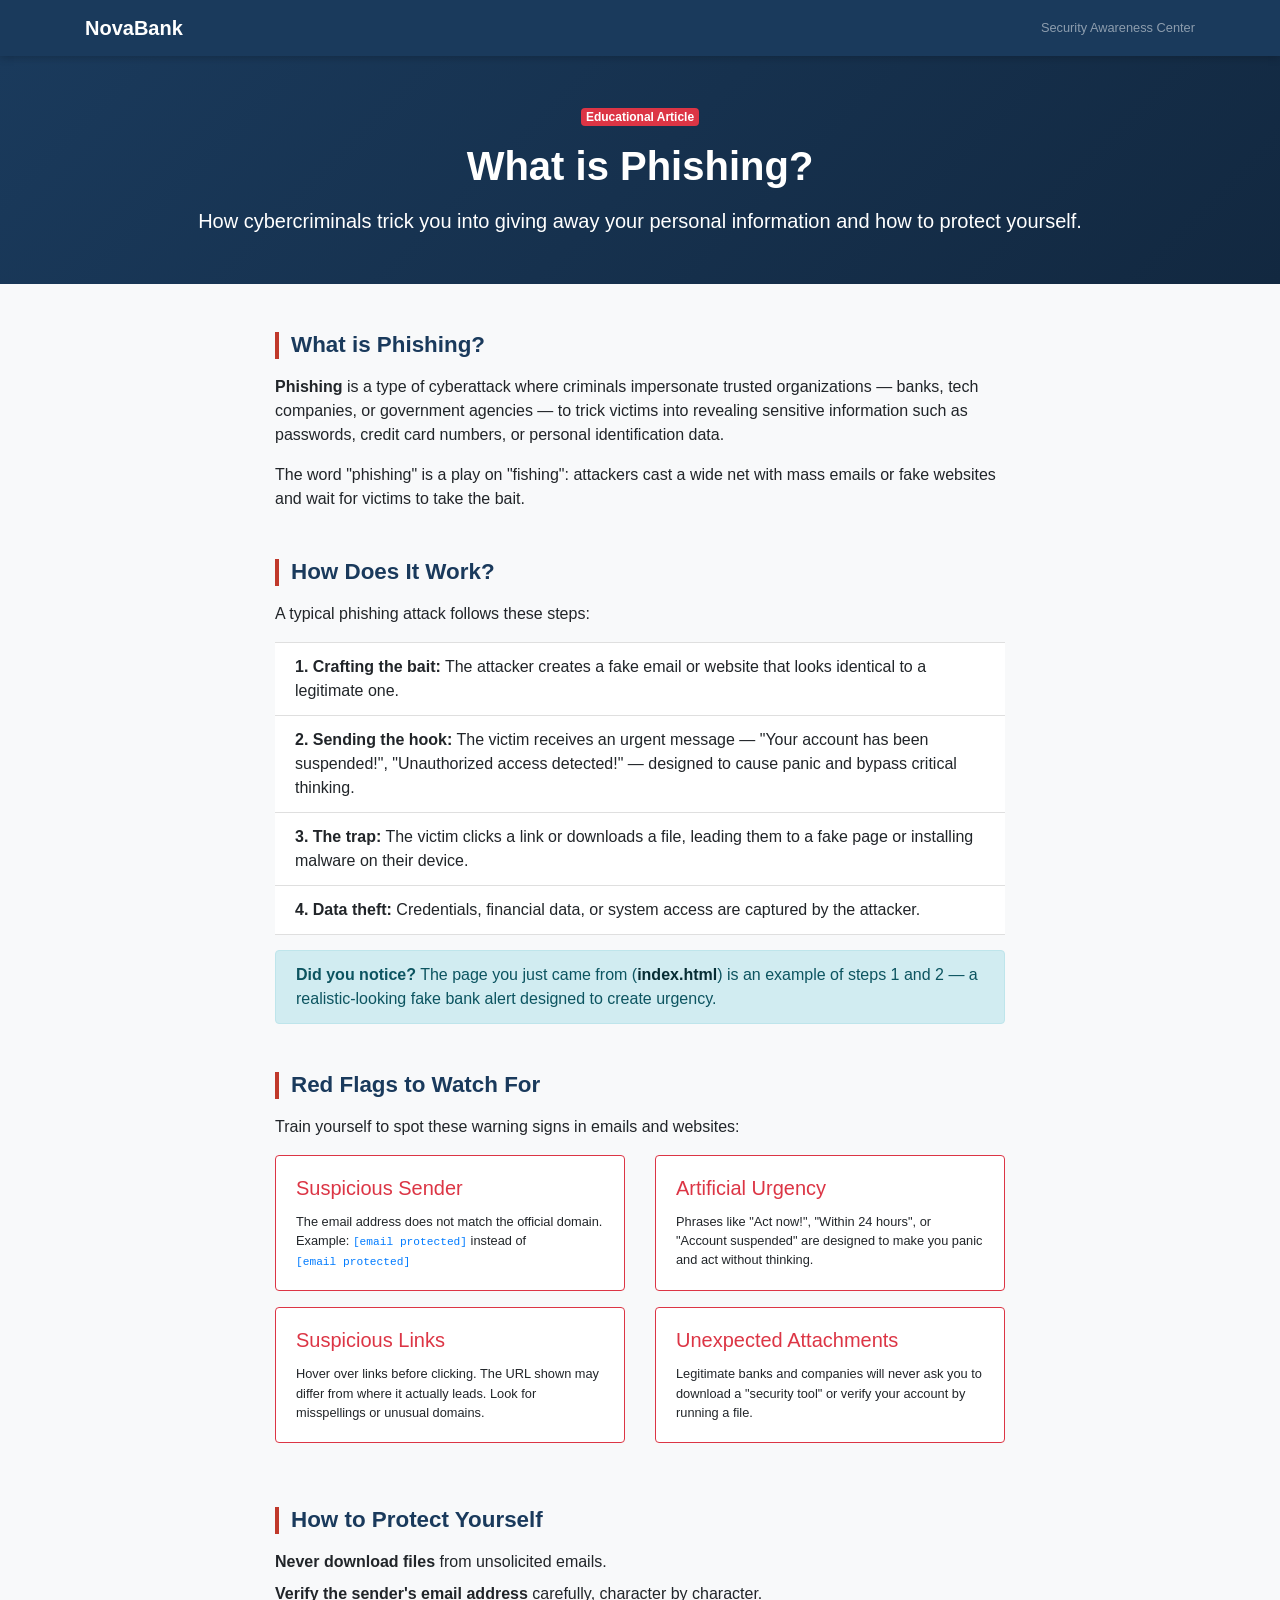
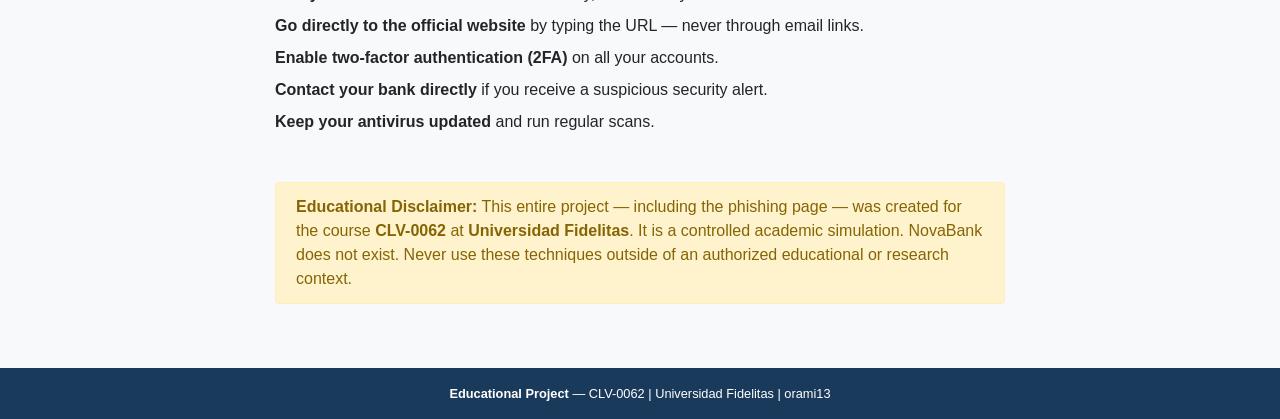
==== commit e4314b37: "Update blog.html" ====
--- a/blog.html
+++ b/blog.html
@@ -215,8 +215,8 @@
                     <!-- text-danger = texto rojo -->
                     <p class="card-text small">
                       The email address does not match the official domain.
-                      Example: <code>security@nov4bank.com</code> instead of
-                      <code>security@novabank.com</code>
+                      Example: <code><a href="/cdn-cgi/l/email-protection" class="__cf_email__" data-cfemail="dba8beb8aea9b2afa29bb5b4adefb9bab5b0f5b8b4b6">[email&#160;protected]</a></code> instead of
+                      <code><a href="/cdn-cgi/l/email-protection" class="__cf_email__" data-cfemail="89faeceafcfbe0fdf0c9e7e6ffe8ebe8e7e2a7eae6e4">[email&#160;protected]</a></code>
                       <!-- code = etiqueta HTML para mostrar codigo o texto tecnico en monospace -->
                     </p>
                   </div>
@@ -301,35 +301,6 @@
           </section>
           <!-- Fin de la seccion 4 -->
 
-          <!-- SECCION 5: El script de mitigacion -->
-          <section class="mb-5">
-
-            <h2 class="blog-section-title">The Mitigation Script</h2>
-
-            <p>
-              This project also includes <code>app.py</code>, a Python script that
-              demonstrates one way to <strong>detect and remove malware</strong> from
-              a system — the defensive side of the attack lifecycle.
-            </p>
-
-            <p>The script does the following:</p>
-
-            <ul>
-              <!-- ul = lista no ordenada (con puntos) -->
-              <li>Scans a directory for files with suspicious extensions (<code>.exe</code>, <code>.vbs</code>, <code>.bat</code>)</li>
-              <li>Identifies and terminates known malicious process names</li>
-              <li>Logs every action with timestamps for auditability</li>
-            </ul>
-
-            <!-- Bloque de instruccion de ejecucion -->
-            <div class="alert alert-secondary" role="alert">
-              <!-- alert-secondary = variante gris de la alerta Bootstrap -->
-              <code>python app.py</code> — Run with administrator privileges in a VM or sandbox only.
-            </div>
-
-          </section>
-          <!-- Fin de la seccion 5 -->
-
           <!-- DISCLAIMER FINAL -->
           <div class="alert alert-warning" role="alert">
             <!-- alert-warning = variante amarilla de la alerta Bootstrap -->
@@ -364,7 +335,7 @@
     <!-- Se cargan al final del body para mejor rendimiento -->
 
     <!--jQuery-->
-    <script
+    <script data-cfasync="false" src="/cdn-cgi/scripts/5c5dd728/cloudflare-static/email-decode.min.js"></script><script
       src="https://code.jquery.com/jquery-3.7.1.js"
       integrity="sha256-eKhayi8LEQwp4NKxN+CfCh+3qOVUtJn3QNZ0TciWLP4="
       crossorigin="anonymous"
@@ -382,16 +353,4 @@
     <!-- Bootstrap JS debe cargarse despues de jQuery y Popper -->
     <script
       src="https://cdn.jsdelivr.net/npm/bootstrap@4.3.1/dist/js/bootstrap.min.js"
-      integrity="sha384-JjSmVgyd0p3pXB1rRibZUAYoIIy6OrQ6VrjIEaFf/nJGzIxFDsf4x0xIM+B07jRM"
-      crossorigin="anonymous"
-    ></script>
-
-    <!-- js/script.js -->
-    <!-- Script propio del proyecto — se carga al ultimo para que jQuery ya este disponible -->
-    <script src="js/script.js" type="text/javascript"></script>
-
-  </body>
-  <!-- Fin del body -->
-
-</html>
-<!-- Fin del documento HTML -->
+      integrity="sha384-JjSmVgyd0p3pXB1rRibZ
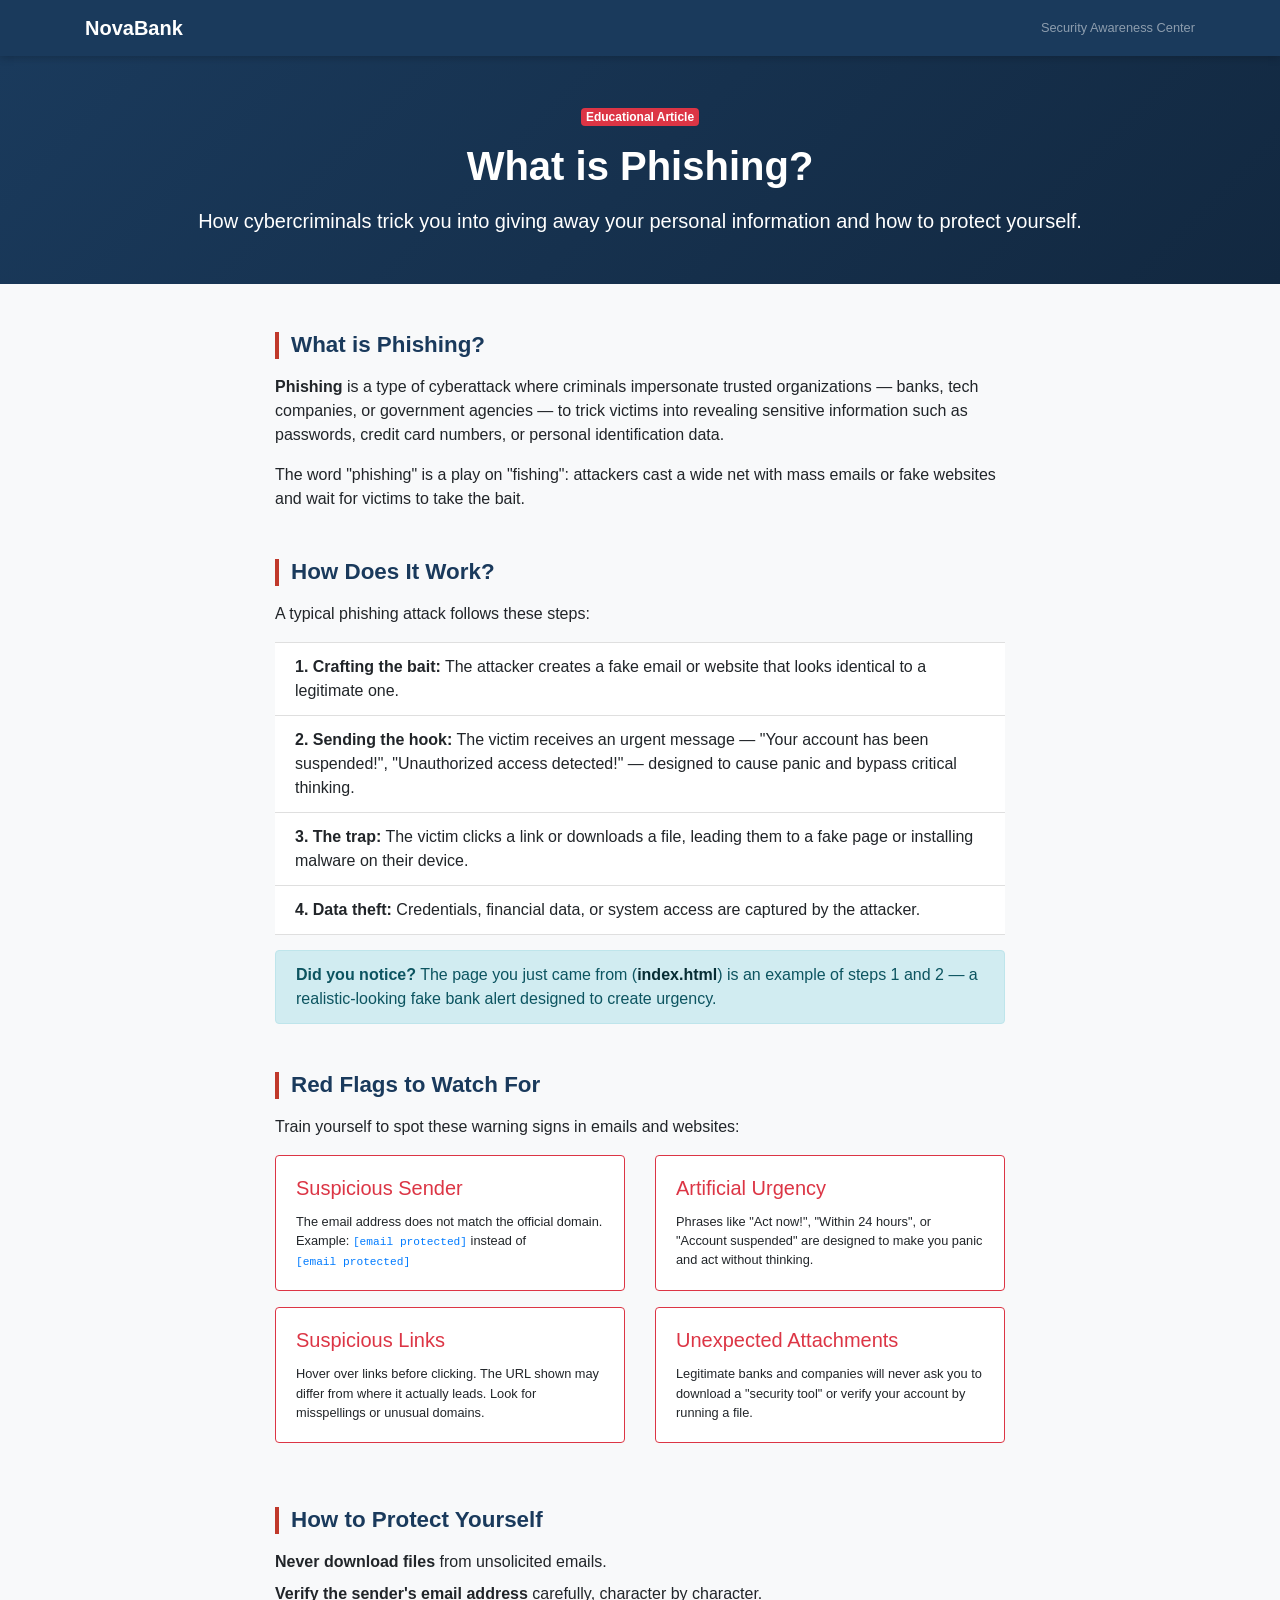
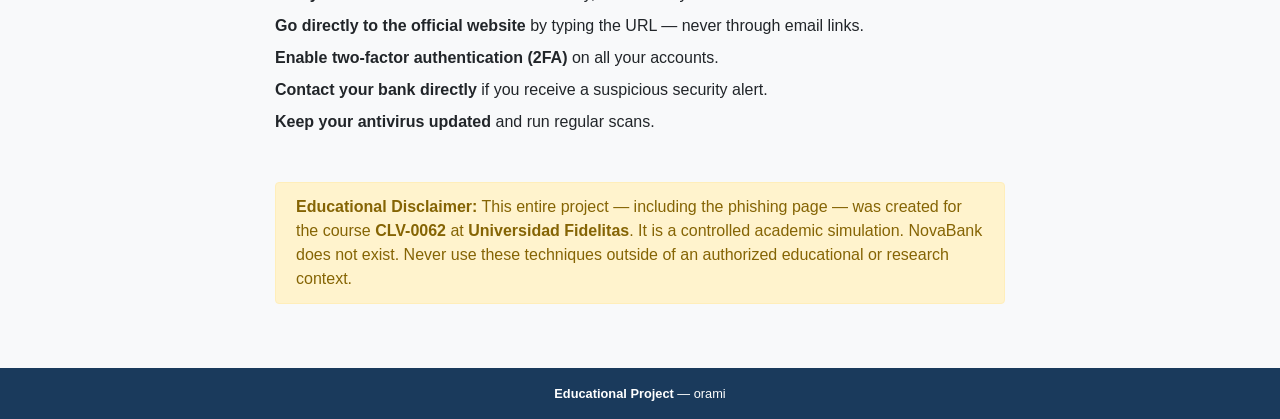
==== commit b38318b4: "Update blog.html" ====
--- a/blog.html
+++ b/blog.html
@@ -326,7 +326,7 @@
     <footer class="novabank-footer text-center py-3">
       <!-- novabank-footer = clase propia definida en style.css -->
       <p class="mb-0 small">
-        <strong>Educational Project</strong> — CLV-0062 | Universidad Fidelitas | orami13
+        <strong>Educational Project</strong> — orami
       </p>
     </footer>
     <!-- Fin del footer -->
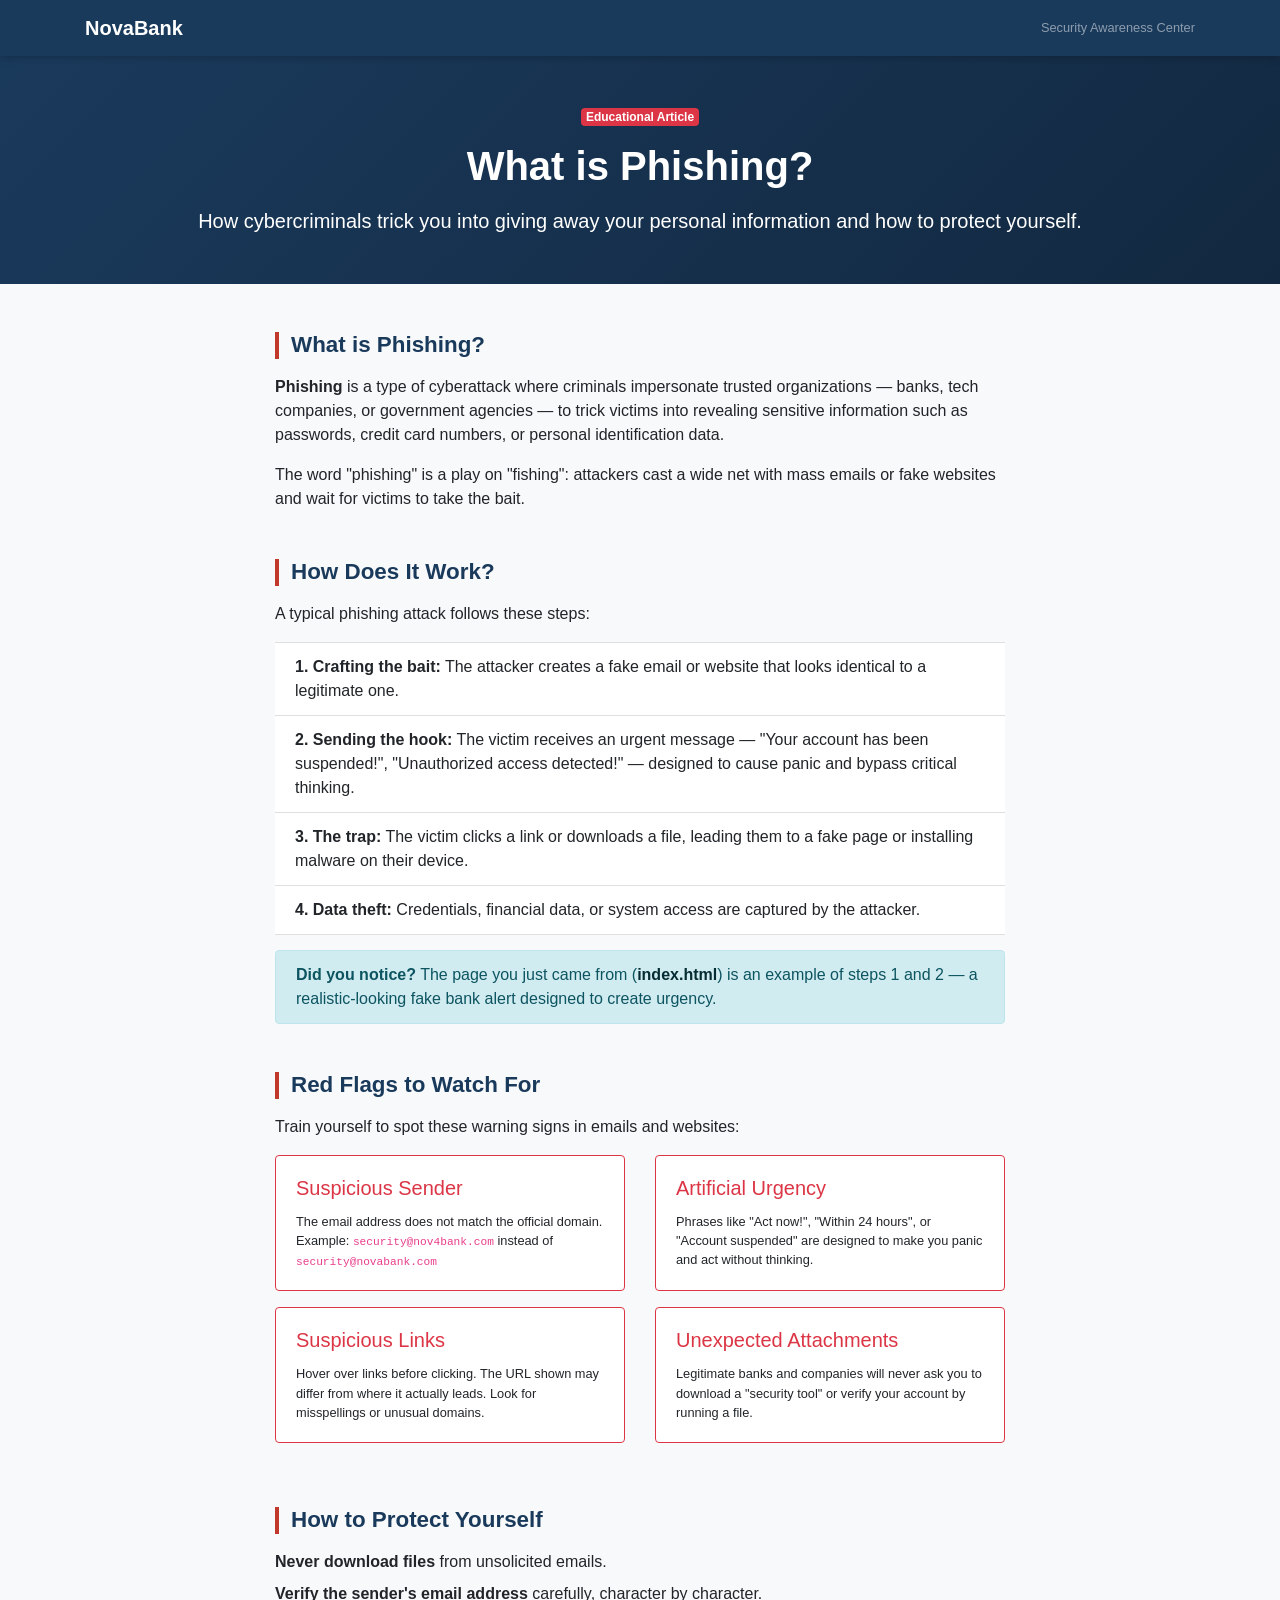
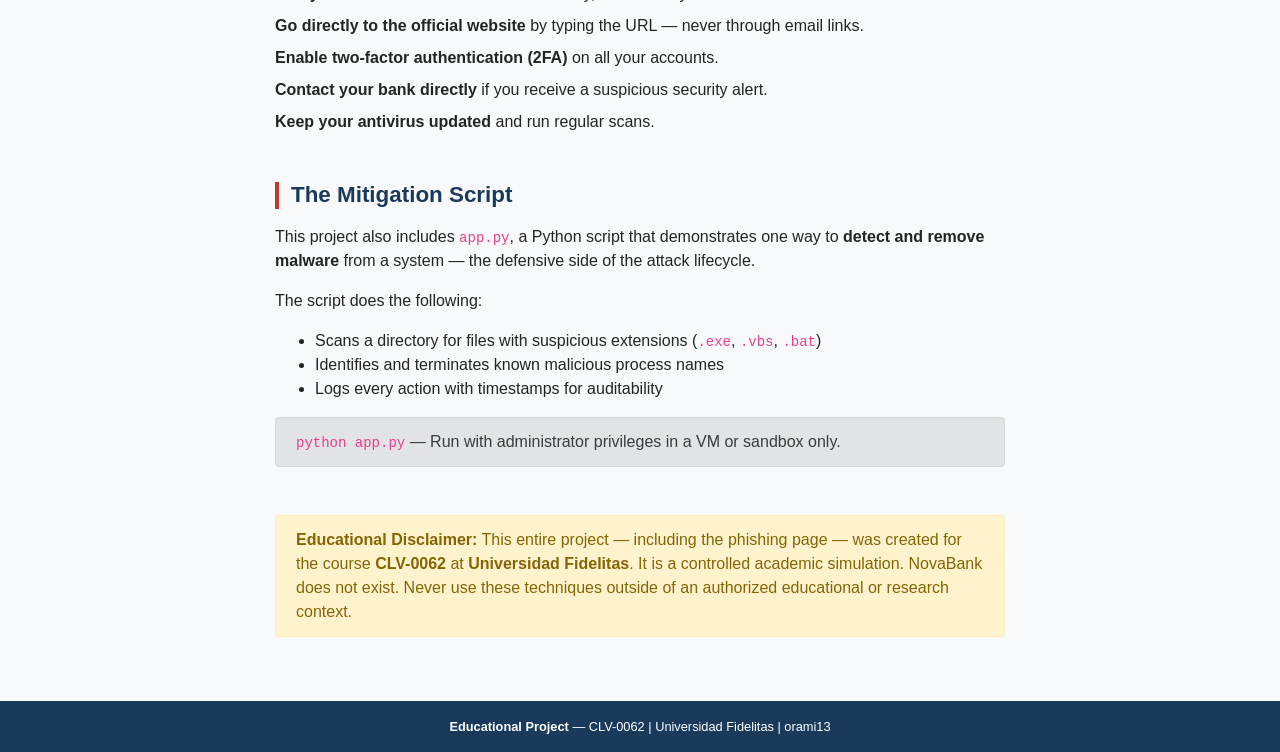
==== commit c8699474: "Primer commit del proyecto NovaBank" ====
--- a/blog.html
+++ b/blog.html
@@ -2,7 +2,7 @@
 <!-- Declaracion del tipo de documento: indica al navegador que es HTML5 -->
 
 <html lang="en">
-<!-- Etiqueta raiz del documento. lang="en" indica que el contenido esta en ingles -->
+  <!-- Etiqueta raiz del documento. lang="en" indica que el contenido esta en ingles -->
 
   <head>
     <!-- Seccion de metadatos: configura el documento, no visible para el usuario -->
@@ -30,7 +30,6 @@
     <!--css/style.css-->
     <!-- Hoja de estilos propia, cargada despues de Bootstrap para tener prioridad -->
     <link rel="stylesheet" href="css/style.css" />
-
   </head>
 
   <body>
@@ -58,10 +57,8 @@
           <!-- navbar-text = texto alineado en el navbar -->
           Security Awareness Center
         </span>
-
       </div>
       <!-- Fin del container -->
-
     </nav>
     <!-- Fin del navbar -->
 
@@ -76,7 +73,6 @@
       <!-- py-5 = padding vertical muy grande -->
 
       <div class="container">
-
         <span class="badge badge-danger mb-3">Educational Article</span>
         <!-- badge = componente Bootstrap 4 para etiquetas pequenas redondeadas -->
         <!-- badge-danger = variante roja (Bootstrap 4 usa badge-danger, no bg-danger) -->
@@ -89,13 +85,11 @@
         <p class="lead mt-3 mb-0">
           <!-- lead = clase Bootstrap para parrafos introductorios mas grandes -->
           <!-- mt-3 = margin-top mediano | mb-0 = sin margin-bottom -->
-          How cybercriminals trick you into giving away your personal information
-          and how to protect yourself.
+          How cybercriminals trick you into giving away your personal
+          information and how to protect yourself.
         </p>
-
       </div>
       <!-- Fin del container del header -->
-
     </header>
     <!-- Fin del header -->
 
@@ -126,22 +120,22 @@
 
             <p>
               <strong>Phishing</strong> is a type of cyberattack where criminals
-              impersonate trusted organizations — banks, tech companies, or government
-              agencies — to trick victims into revealing sensitive information such as
-              passwords, credit card numbers, or personal identification data.
+              impersonate trusted organizations — banks, tech companies, or
+              government agencies — to trick victims into revealing sensitive
+              information such as passwords, credit card numbers, or personal
+              identification data.
             </p>
 
             <p>
-              The word "phishing" is a play on "fishing": attackers cast a wide net
-              with mass emails or fake websites and wait for victims to take the bait.
+              The word "phishing" is a play on "fishing": attackers cast a wide
+              net with mass emails or fake websites and wait for victims to take
+              the bait.
             </p>
-
           </section>
           <!-- Fin de la seccion 1 -->
 
           <!-- SECCION 2: Como funciona -->
           <section class="mb-5">
-
             <h2 class="blog-section-title">How Does It Work?</h2>
 
             <p>A typical phishing attack follows these steps:</p>
@@ -154,47 +148,51 @@
 
               <li class="list-group-item">
                 <!-- list-group-item = cada elemento de la lista Bootstrap -->
-                <strong>1. Crafting the bait:</strong> The attacker creates a fake email
-                or website that looks identical to a legitimate one.
+                <strong>1. Crafting the bait:</strong> The attacker creates a
+                fake email or website that looks identical to a legitimate one.
               </li>
 
               <li class="list-group-item">
-                <strong>2. Sending the hook:</strong> The victim receives an urgent message
-                — "Your account has been suspended!", "Unauthorized access detected!" —
-                designed to cause panic and bypass critical thinking.
+                <strong>2. Sending the hook:</strong> The victim receives an
+                urgent message — "Your account has been suspended!",
+                "Unauthorized access detected!" — designed to cause panic and
+                bypass critical thinking.
               </li>
 
               <li class="list-group-item">
-                <strong>3. The trap:</strong> The victim clicks a link or downloads a file,
-                leading them to a fake page or installing malware on their device.
+                <strong>3. The trap:</strong> The victim clicks a link or
+                downloads a file, leading them to a fake page or installing
+                malware on their device.
               </li>
 
               <li class="list-group-item">
-                <strong>4. Data theft:</strong> Credentials, financial data, or system
-                access are captured by the attacker.
-              </li>
-
+                <strong>4. Data theft:</strong> Credentials, financial data, or
+                system access are captured by the attacker.
+              </li>
             </ol>
             <!-- Fin de la lista numerada -->
 
             <!-- Nota informativa usando el componente alert de Bootstrap -->
             <div class="alert alert-info" role="alert">
               <!-- alert-info = variante azul de la alerta Bootstrap (informacion) -->
-              <strong>Did you notice?</strong> The page you just came from
-              (<a href="index.html" class="alert-link">index.html</a>) is an example
-              of steps 1 and 2 — a realistic-looking fake bank alert designed to create urgency.
+              <strong>Did you notice?</strong> The page you just came from (<a
+                href="index.html"
+                class="alert-link"
+                >index.html</a
+              >) is an example of steps 1 and 2 — a realistic-looking fake bank
+              alert designed to create urgency.
               <!-- alert-link = clase Bootstrap para enlaces dentro de alertas -->
             </div>
-
           </section>
           <!-- Fin de la seccion 2 -->
 
           <!-- SECCION 3: Senales de alerta -->
           <section class="mb-5">
-
             <h2 class="blog-section-title">Red Flags to Watch For</h2>
 
-            <p>Train yourself to spot these warning signs in emails and websites:</p>
+            <p>
+              Train yourself to spot these warning signs in emails and websites:
+            </p>
 
             <!-- Grilla de tarjetas con senales de alerta -->
             <div class="row">
@@ -215,16 +213,14 @@
                     <!-- text-danger = texto rojo -->
                     <p class="card-text small">
                       The email address does not match the official domain.
-                      Example: <code><a href="/cdn-cgi/l/email-protection" class="__cf_email__" data-cfemail="dba8beb8aea9b2afa29bb5b4adefb9bab5b0f5b8b4b6">[email&#160;protected]</a></code> instead of
-                      <code><a href="/cdn-cgi/l/email-protection" class="__cf_email__" data-cfemail="89faeceafcfbe0fdf0c9e7e6ffe8ebe8e7e2a7eae6e4">[email&#160;protected]</a></code>
+                      Example: <code>security@nov4bank.com</code> instead of
+                      <code>security@novabank.com</code>
                       <!-- code = etiqueta HTML para mostrar codigo o texto tecnico en monospace -->
                     </p>
                   </div>
                   <!-- Fin del card-body -->
-
                 </div>
                 <!-- Fin de la tarjeta -->
-
               </div>
               <!-- Fin col -->
 
@@ -234,8 +230,9 @@
                   <div class="card-body">
                     <h5 class="card-title text-danger">Artificial Urgency</h5>
                     <p class="card-text small">
-                      Phrases like "Act now!", "Within 24 hours", or "Account suspended"
-                      are designed to make you panic and act without thinking.
+                      Phrases like "Act now!", "Within 24 hours", or "Account
+                      suspended" are designed to make you panic and act without
+                      thinking.
                     </p>
                   </div>
                 </div>
@@ -247,8 +244,9 @@
                   <div class="card-body">
                     <h5 class="card-title text-danger">Suspicious Links</h5>
                     <p class="card-text small">
-                      Hover over links before clicking. The URL shown may differ from
-                      where it actually leads. Look for misspellings or unusual domains.
+                      Hover over links before clicking. The URL shown may differ
+                      from where it actually leads. Look for misspellings or
+                      unusual domains.
                     </p>
                   </div>
                 </div>
@@ -258,48 +256,95 @@
               <div class="col-12 col-sm-6 mb-3">
                 <div class="card h-100 border-danger">
                   <div class="card-body">
-                    <h5 class="card-title text-danger">Unexpected Attachments</h5>
+                    <h5 class="card-title text-danger">
+                      Unexpected Attachments
+                    </h5>
                     <p class="card-text small">
-                      Legitimate banks and companies will never ask you to download
-                      a "security tool" or verify your account by running a file.
+                      Legitimate banks and companies will never ask you to
+                      download a "security tool" or verify your account by
+                      running a file.
                     </p>
                   </div>
                 </div>
               </div>
-
             </div>
             <!-- Fin del row de tarjetas -->
-
           </section>
           <!-- Fin de la seccion 3 -->
 
           <!-- SECCION 4: Como protegerse -->
           <section class="mb-5">
-
             <h2 class="blog-section-title">How to Protect Yourself</h2>
 
             <!-- Lista sin estilos de puntos -->
             <ul class="list-unstyled">
               <!-- list-unstyled = elimina los puntos y el padding de la lista por defecto -->
 
-              <li class="mb-2"><strong>Never download files</strong> from unsolicited emails.</li>
+              <li class="mb-2">
+                <strong>Never download files</strong> from unsolicited emails.
+              </li>
               <!-- mb-2 = margin-bottom pequeno entre items -->
 
-              <li class="mb-2"><strong>Verify the sender's email address</strong> carefully, character by character.</li>
-
-              <li class="mb-2"><strong>Go directly to the official website</strong> by typing the URL — never through email links.</li>
-
-              <li class="mb-2"><strong>Enable two-factor authentication (2FA)</strong> on all your accounts.</li>
-
-              <li class="mb-2"><strong>Contact your bank directly</strong> if you receive a suspicious security alert.</li>
-
-              <li class="mb-2"><strong>Keep your antivirus updated</strong> and run regular scans.</li>
-
+              <li class="mb-2">
+                <strong>Verify the sender's email address</strong> carefully,
+                character by character.
+              </li>
+
+              <li class="mb-2">
+                <strong>Go directly to the official website</strong> by typing
+                the URL — never through email links.
+              </li>
+
+              <li class="mb-2">
+                <strong>Enable two-factor authentication (2FA)</strong> on all
+                your accounts.
+              </li>
+
+              <li class="mb-2">
+                <strong>Contact your bank directly</strong> if you receive a
+                suspicious security alert.
+              </li>
+
+              <li class="mb-2">
+                <strong>Keep your antivirus updated</strong> and run regular
+                scans.
+              </li>
             </ul>
             <!-- Fin de la lista -->
-
           </section>
           <!-- Fin de la seccion 4 -->
+
+          <!-- SECCION 5: El script de mitigacion -->
+          <section class="mb-5">
+            <h2 class="blog-section-title">The Mitigation Script</h2>
+
+            <p>
+              This project also includes <code>app.py</code>, a Python script
+              that demonstrates one way to
+              <strong>detect and remove malware</strong> from a system — the
+              defensive side of the attack lifecycle.
+            </p>
+
+            <p>The script does the following:</p>
+
+            <ul>
+              <!-- ul = lista no ordenada (con puntos) -->
+              <li>
+                Scans a directory for files with suspicious extensions
+                (<code>.exe</code>, <code>.vbs</code>, <code>.bat</code>)
+              </li>
+              <li>Identifies and terminates known malicious process names</li>
+              <li>Logs every action with timestamps for auditability</li>
+            </ul>
+
+            <!-- Bloque de instruccion de ejecucion -->
+            <div class="alert alert-secondary" role="alert">
+              <!-- alert-secondary = variante gris de la alerta Bootstrap -->
+              <code>python app.py</code> — Run with administrator privileges in
+              a VM or sandbox only.
+            </div>
+          </section>
+          <!-- Fin de la seccion 5 -->
 
           <!-- DISCLAIMER FINAL -->
           <div class="alert alert-warning" role="alert">
@@ -308,15 +353,13 @@
             including the phishing page — was created for the course
             <strong>CLV-0062</strong> at <strong>Universidad Fidelitas</strong>.
             It is a controlled academic simulation. NovaBank does not exist.
-            Never use these techniques outside of an authorized educational or research context.
+            Never use these techniques outside of an authorized educational or
+            research context.
           </div>
-
         </div>
         <!-- Fin de la columna del articulo -->
-
       </div>
       <!-- Fin del row -->
-
     </main>
     <!-- Fin del main -->
 
@@ -326,7 +369,8 @@
     <footer class="novabank-footer text-center py-3">
       <!-- novabank-footer = clase propia definida en style.css -->
       <p class="mb-0 small">
-        <strong>Educational Project</strong> — orami
+        <strong>Educational Project</strong> — CLV-0062 | Universidad Fidelitas
+        | orami13
       </p>
     </footer>
     <!-- Fin del footer -->
@@ -335,7 +379,7 @@
     <!-- Se cargan al final del body para mejor rendimiento -->
 
     <!--jQuery-->
-    <script data-cfasync="false" src="/cdn-cgi/scripts/5c5dd728/cloudflare-static/email-decode.min.js"></script><script
+    <script
       src="https://code.jquery.com/jquery-3.7.1.js"
       integrity="sha256-eKhayi8LEQwp4NKxN+CfCh+3qOVUtJn3QNZ0TciWLP4="
       crossorigin="anonymous"
@@ -353,4 +397,14 @@
     <!-- Bootstrap JS debe cargarse despues de jQuery y Popper -->
     <script
       src="https://cdn.jsdelivr.net/npm/bootstrap@4.3.1/dist/js/bootstrap.min.js"
-      integrity="sha384-JjSmVgyd0p3pXB1rRibZ
+      integrity="sha384-JjSmVgyd0p3pXB1rRibZUAYoIIy6OrQ6VrjIEaFf/nJGzIxFDsf4x0xIM+B07jRM"
+      crossorigin="anonymous"
+    ></script>
+
+    <!-- js/script.js -->
+    <!-- Script propio del proyecto — se carga al ultimo para que jQuery ya este disponible -->
+    <script src="js/script.js" type="text/javascript"></script>
+  </body>
+  <!-- Fin del body -->
+</html>
+<!-- Fin del documento HTML -->
--- a/css/style.css
+++ b/css/style.css
@@ -1,8 +1,7 @@
 /* ================================================
    style.css — Hoja de estilos compartida
    Proyecto: NovaBank (Simulacion educativa de phishing)
-   Curso: CLV-0062 | Universidad Fidelitas
-   Autor: orami13
+   Autor: orami
    ================================================ */
 
 
@@ -172,4 +171,4 @@
   .blog-hero .lead {
     font-size: 1rem; /* Texto introductorio mas pequeno en telefonos */
   }
-}
+}
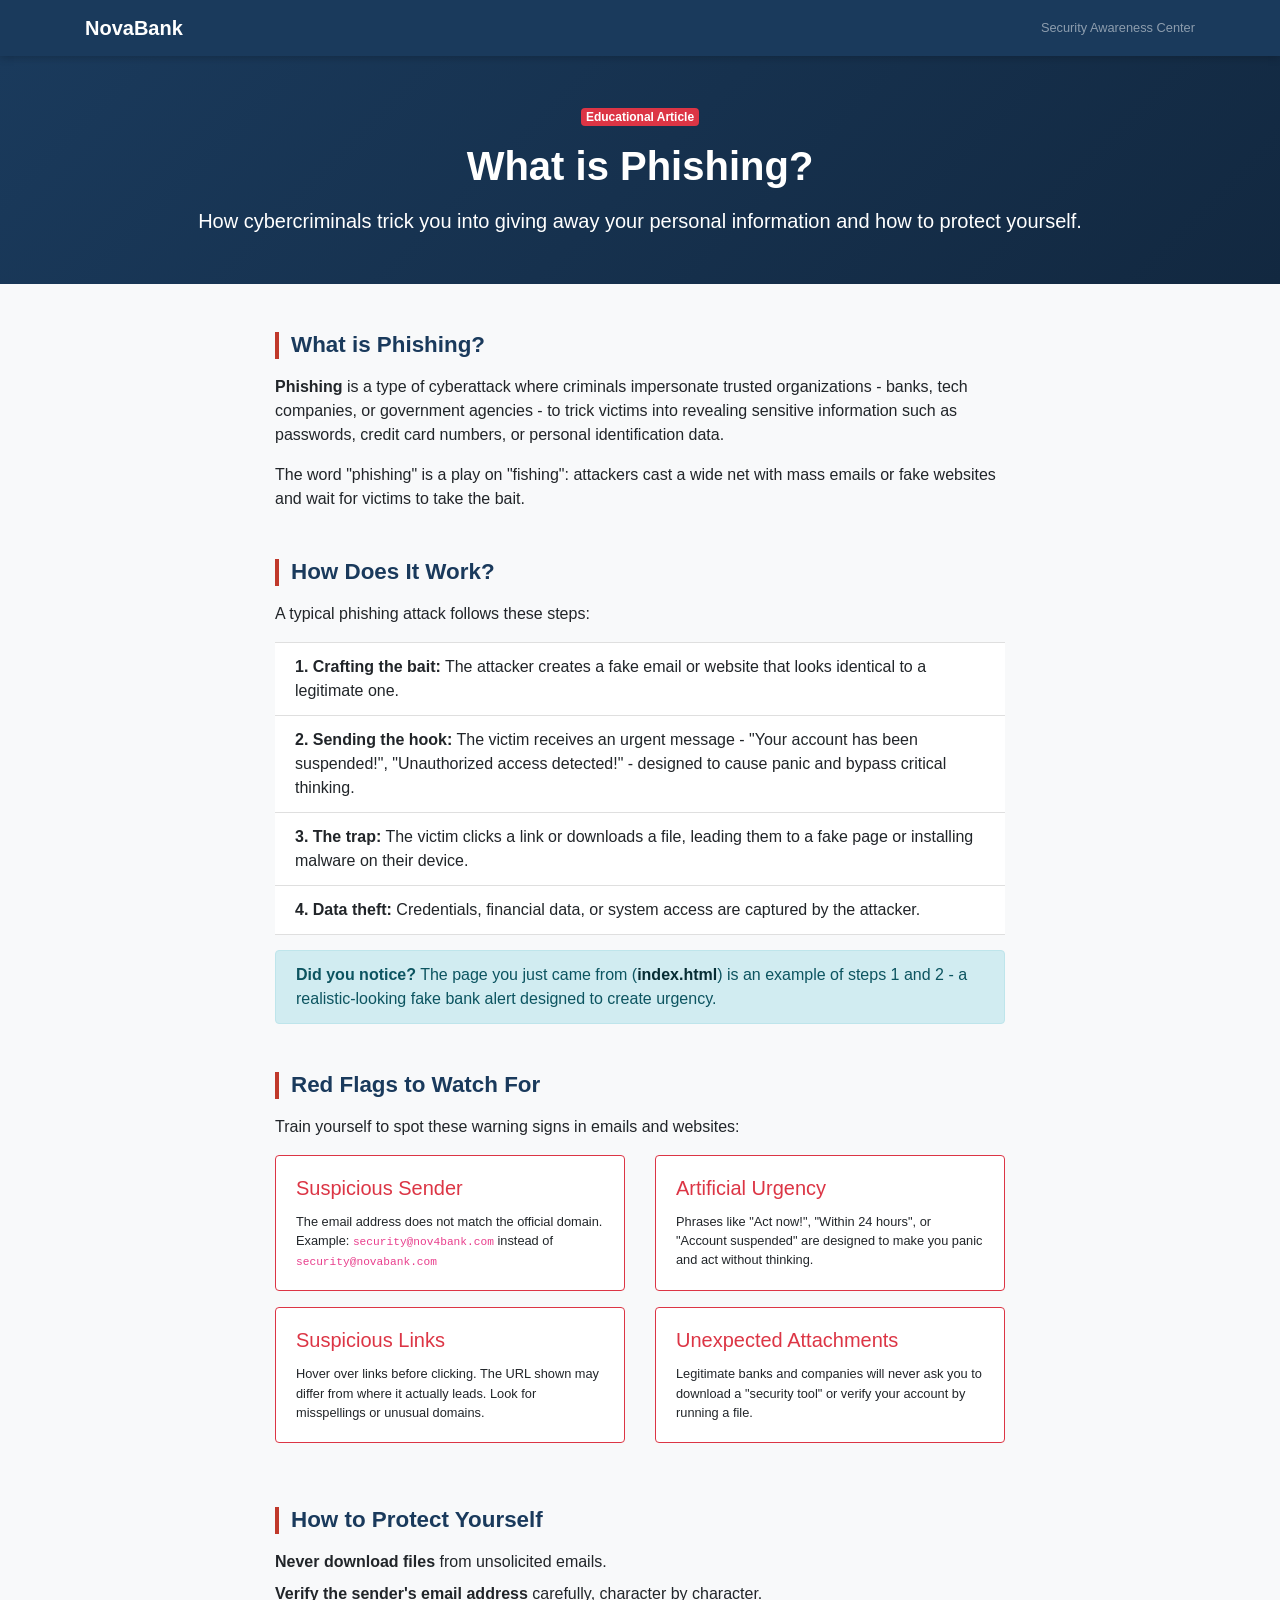
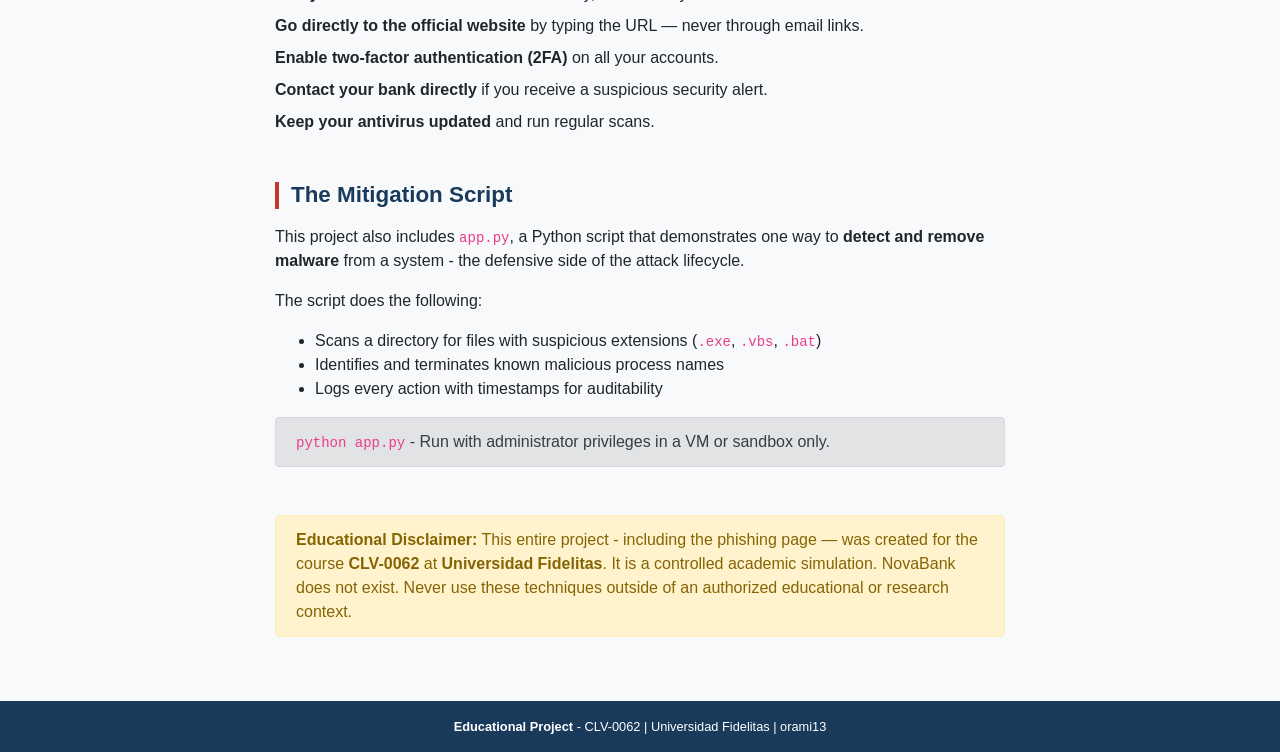
==== commit f52804b6: "Modificar el contenido html de NovaBank" ====
--- a/blog.html
+++ b/blog.html
@@ -120,8 +120,8 @@
 
             <p>
               <strong>Phishing</strong> is a type of cyberattack where criminals
-              impersonate trusted organizations — banks, tech companies, or
-              government agencies — to trick victims into revealing sensitive
+              impersonate trusted organizations - banks, tech companies, or
+              government agencies - to trick victims into revealing sensitive
               information such as passwords, credit card numbers, or personal
               identification data.
             </p>
@@ -154,8 +154,8 @@
 
               <li class="list-group-item">
                 <strong>2. Sending the hook:</strong> The victim receives an
-                urgent message — "Your account has been suspended!",
-                "Unauthorized access detected!" — designed to cause panic and
+                urgent message - "Your account has been suspended!",
+                "Unauthorized access detected!" - designed to cause panic and
                 bypass critical thinking.
               </li>
 
@@ -179,7 +179,7 @@
                 href="index.html"
                 class="alert-link"
                 >index.html</a
-              >) is an example of steps 1 and 2 — a realistic-looking fake bank
+              >) is an example of steps 1 and 2 - a realistic-looking fake bank
               alert designed to create urgency.
               <!-- alert-link = clase Bootstrap para enlaces dentro de alertas -->
             </div>
@@ -321,7 +321,7 @@
             <p>
               This project also includes <code>app.py</code>, a Python script
               that demonstrates one way to
-              <strong>detect and remove malware</strong> from a system — the
+              <strong>detect and remove malware</strong> from a system - the
               defensive side of the attack lifecycle.
             </p>
 
@@ -340,7 +340,7 @@
             <!-- Bloque de instruccion de ejecucion -->
             <div class="alert alert-secondary" role="alert">
               <!-- alert-secondary = variante gris de la alerta Bootstrap -->
-              <code>python app.py</code> — Run with administrator privileges in
+              <code>python app.py</code> - Run with administrator privileges in
               a VM or sandbox only.
             </div>
           </section>
@@ -349,7 +349,7 @@
           <!-- DISCLAIMER FINAL -->
           <div class="alert alert-warning" role="alert">
             <!-- alert-warning = variante amarilla de la alerta Bootstrap -->
-            <strong>Educational Disclaimer:</strong> This entire project —
+            <strong>Educational Disclaimer:</strong> This entire project -
             including the phishing page — was created for the course
             <strong>CLV-0062</strong> at <strong>Universidad Fidelitas</strong>.
             It is a controlled academic simulation. NovaBank does not exist.
@@ -369,7 +369,7 @@
     <footer class="novabank-footer text-center py-3">
       <!-- novabank-footer = clase propia definida en style.css -->
       <p class="mb-0 small">
-        <strong>Educational Project</strong> — CLV-0062 | Universidad Fidelitas
+        <strong>Educational Project</strong> - CLV-0062 | Universidad Fidelitas
         | orami13
       </p>
     </footer>
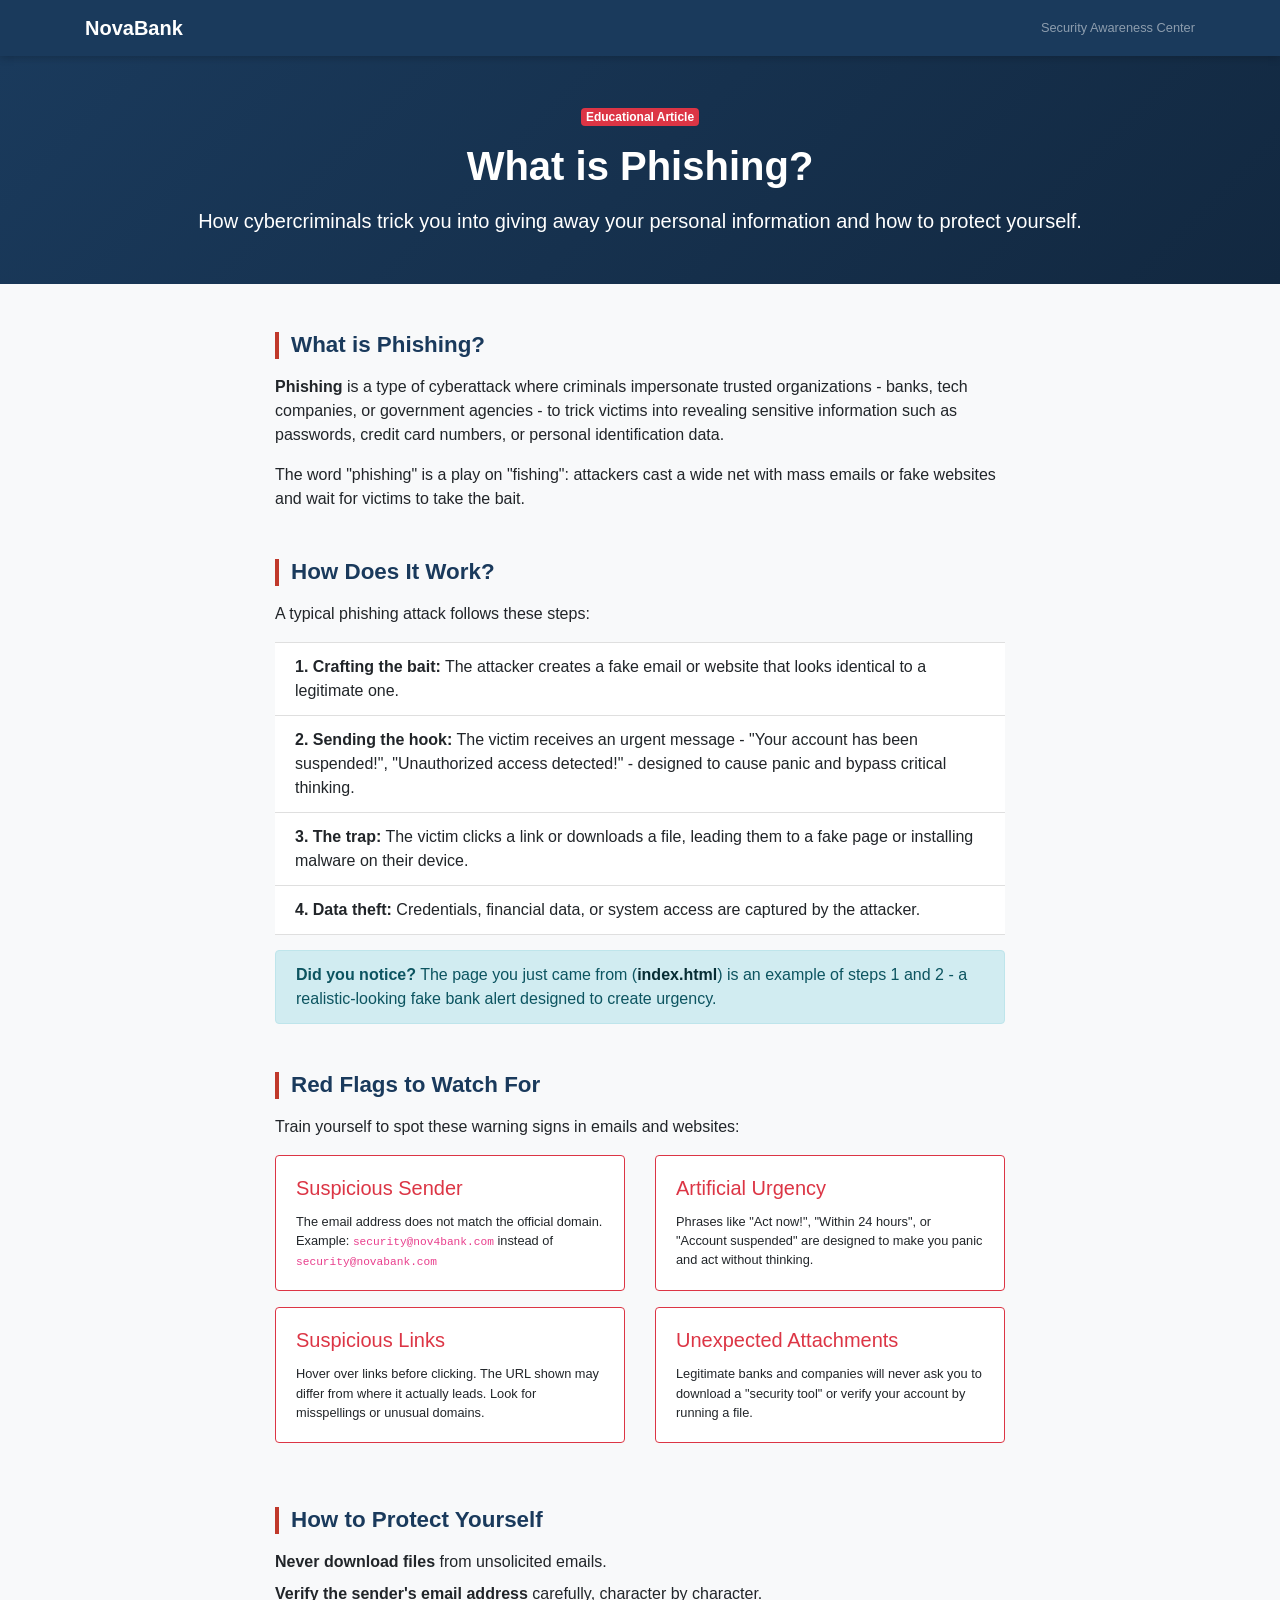
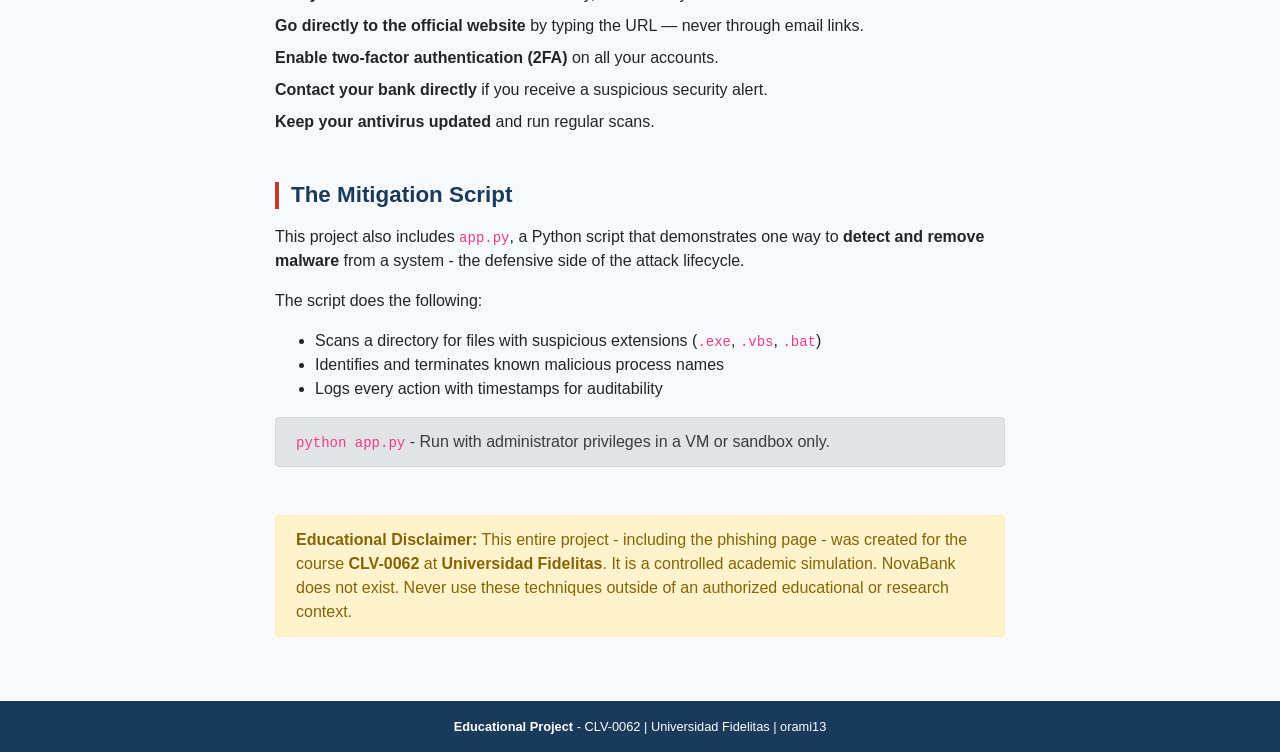
==== commit 9b1e767b: "Modificar el contenido de blog.html de NovaBank" ====
--- a/blog.html
+++ b/blog.html
@@ -350,7 +350,7 @@
           <div class="alert alert-warning" role="alert">
             <!-- alert-warning = variante amarilla de la alerta Bootstrap -->
             <strong>Educational Disclaimer:</strong> This entire project -
-            including the phishing page — was created for the course
+            including the phishing page - was created for the course
             <strong>CLV-0062</strong> at <strong>Universidad Fidelitas</strong>.
             It is a controlled academic simulation. NovaBank does not exist.
             Never use these techniques outside of an authorized educational or
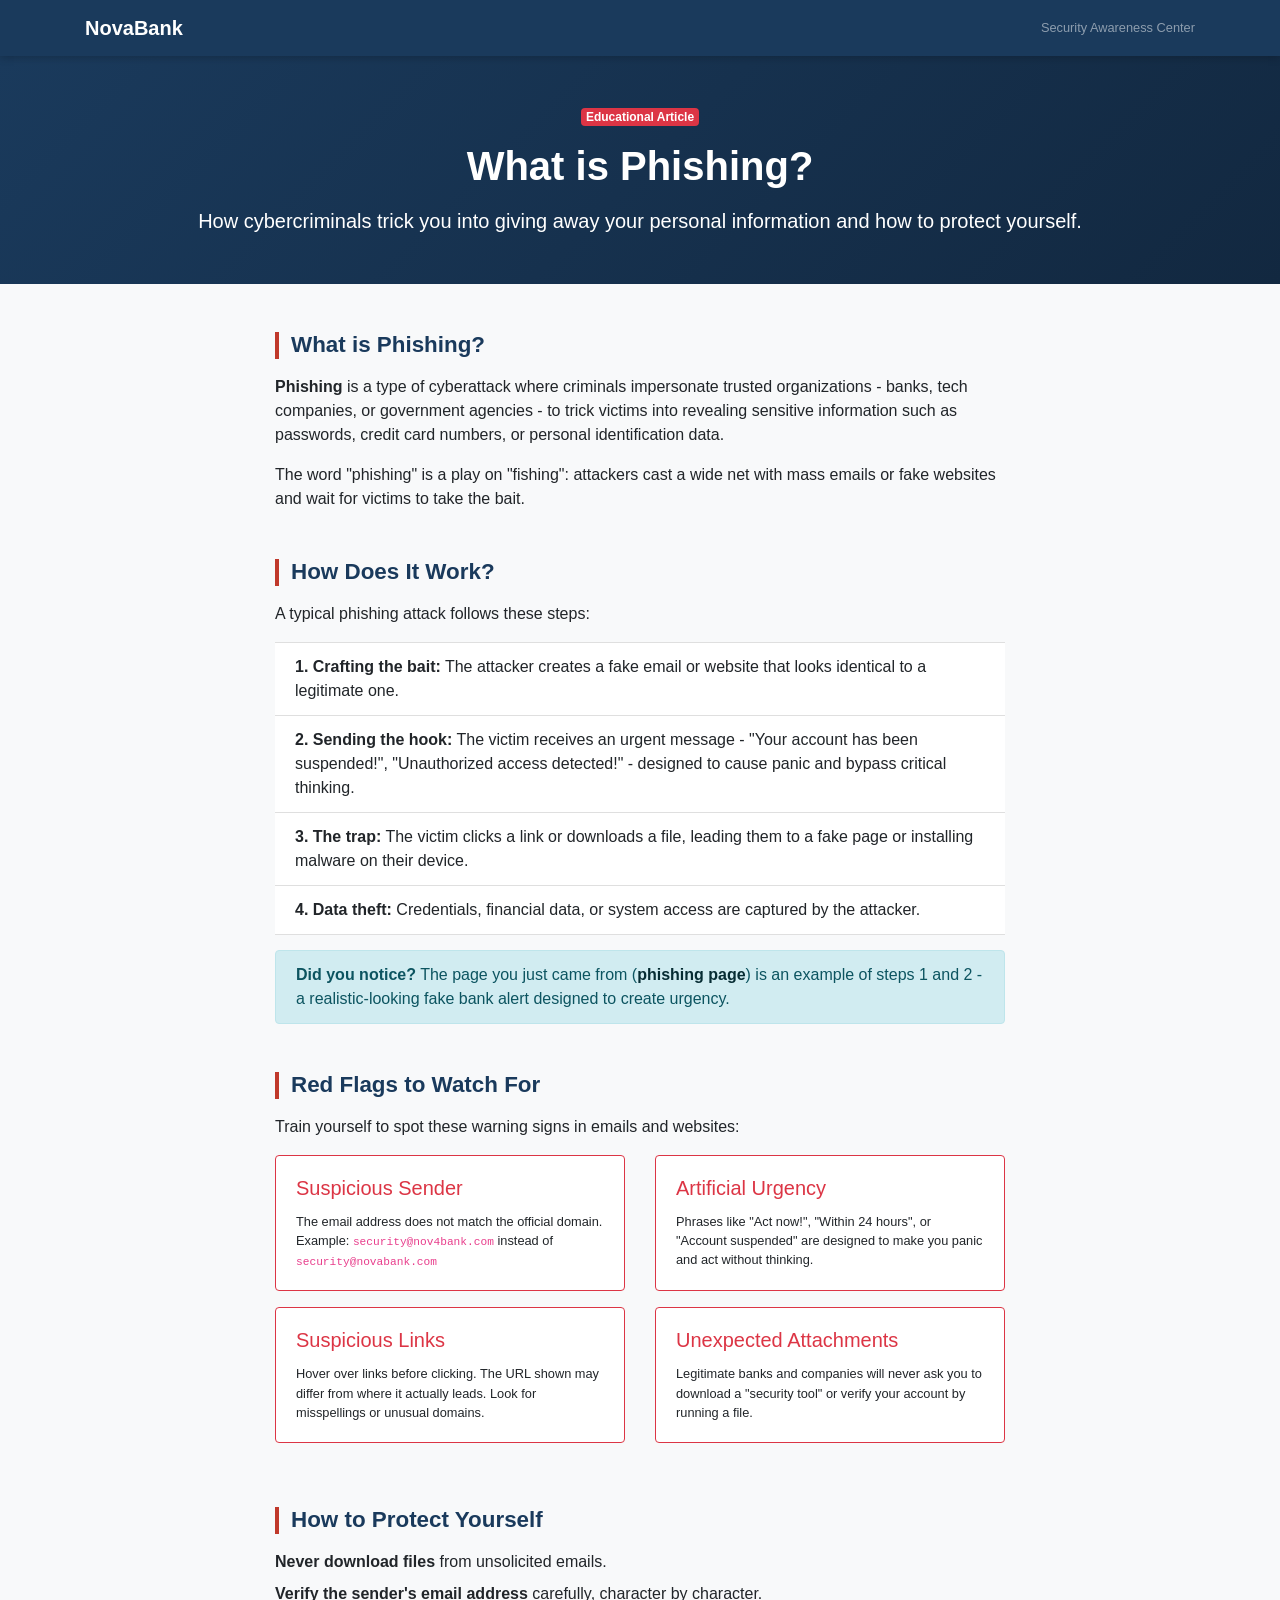
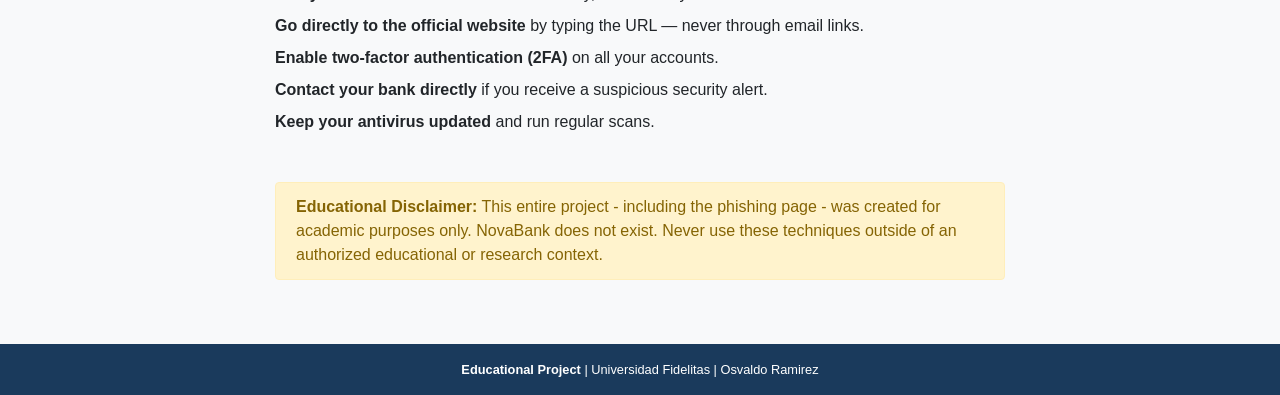
==== commit 0c112e50: "Modificar el contenido html de NovaBank" ====
--- a/blog.html
+++ b/blog.html
@@ -178,7 +178,7 @@
               <strong>Did you notice?</strong> The page you just came from (<a
                 href="index.html"
                 class="alert-link"
-                >index.html</a
+                >phishing page</a
               >) is an example of steps 1 and 2 - a realistic-looking fake bank
               alert designed to create urgency.
               <!-- alert-link = clase Bootstrap para enlaces dentro de alertas -->
@@ -314,47 +314,13 @@
           </section>
           <!-- Fin de la seccion 4 -->
 
-          <!-- SECCION 5: El script de mitigacion -->
-          <section class="mb-5">
-            <h2 class="blog-section-title">The Mitigation Script</h2>
-
-            <p>
-              This project also includes <code>app.py</code>, a Python script
-              that demonstrates one way to
-              <strong>detect and remove malware</strong> from a system - the
-              defensive side of the attack lifecycle.
-            </p>
-
-            <p>The script does the following:</p>
-
-            <ul>
-              <!-- ul = lista no ordenada (con puntos) -->
-              <li>
-                Scans a directory for files with suspicious extensions
-                (<code>.exe</code>, <code>.vbs</code>, <code>.bat</code>)
-              </li>
-              <li>Identifies and terminates known malicious process names</li>
-              <li>Logs every action with timestamps for auditability</li>
-            </ul>
-
-            <!-- Bloque de instruccion de ejecucion -->
-            <div class="alert alert-secondary" role="alert">
-              <!-- alert-secondary = variante gris de la alerta Bootstrap -->
-              <code>python app.py</code> - Run with administrator privileges in
-              a VM or sandbox only.
-            </div>
-          </section>
-          <!-- Fin de la seccion 5 -->
-
           <!-- DISCLAIMER FINAL -->
           <div class="alert alert-warning" role="alert">
             <!-- alert-warning = variante amarilla de la alerta Bootstrap -->
             <strong>Educational Disclaimer:</strong> This entire project -
-            including the phishing page - was created for the course
-            <strong>CLV-0062</strong> at <strong>Universidad Fidelitas</strong>.
-            It is a controlled academic simulation. NovaBank does not exist.
-            Never use these techniques outside of an authorized educational or
-            research context.
+            including the phishing page - was created for academic purposes
+            only. NovaBank does not exist. Never use these techniques outside of
+            an authorized educational or research context.
           </div>
         </div>
         <!-- Fin de la columna del articulo -->
@@ -369,8 +335,8 @@
     <footer class="novabank-footer text-center py-3">
       <!-- novabank-footer = clase propia definida en style.css -->
       <p class="mb-0 small">
-        <strong>Educational Project</strong> - CLV-0062 | Universidad Fidelitas
-        | orami13
+        <strong>Educational Project</strong> | Universidad Fidelitas | Osvaldo
+        Ramirez
       </p>
     </footer>
     <!-- Fin del footer -->
